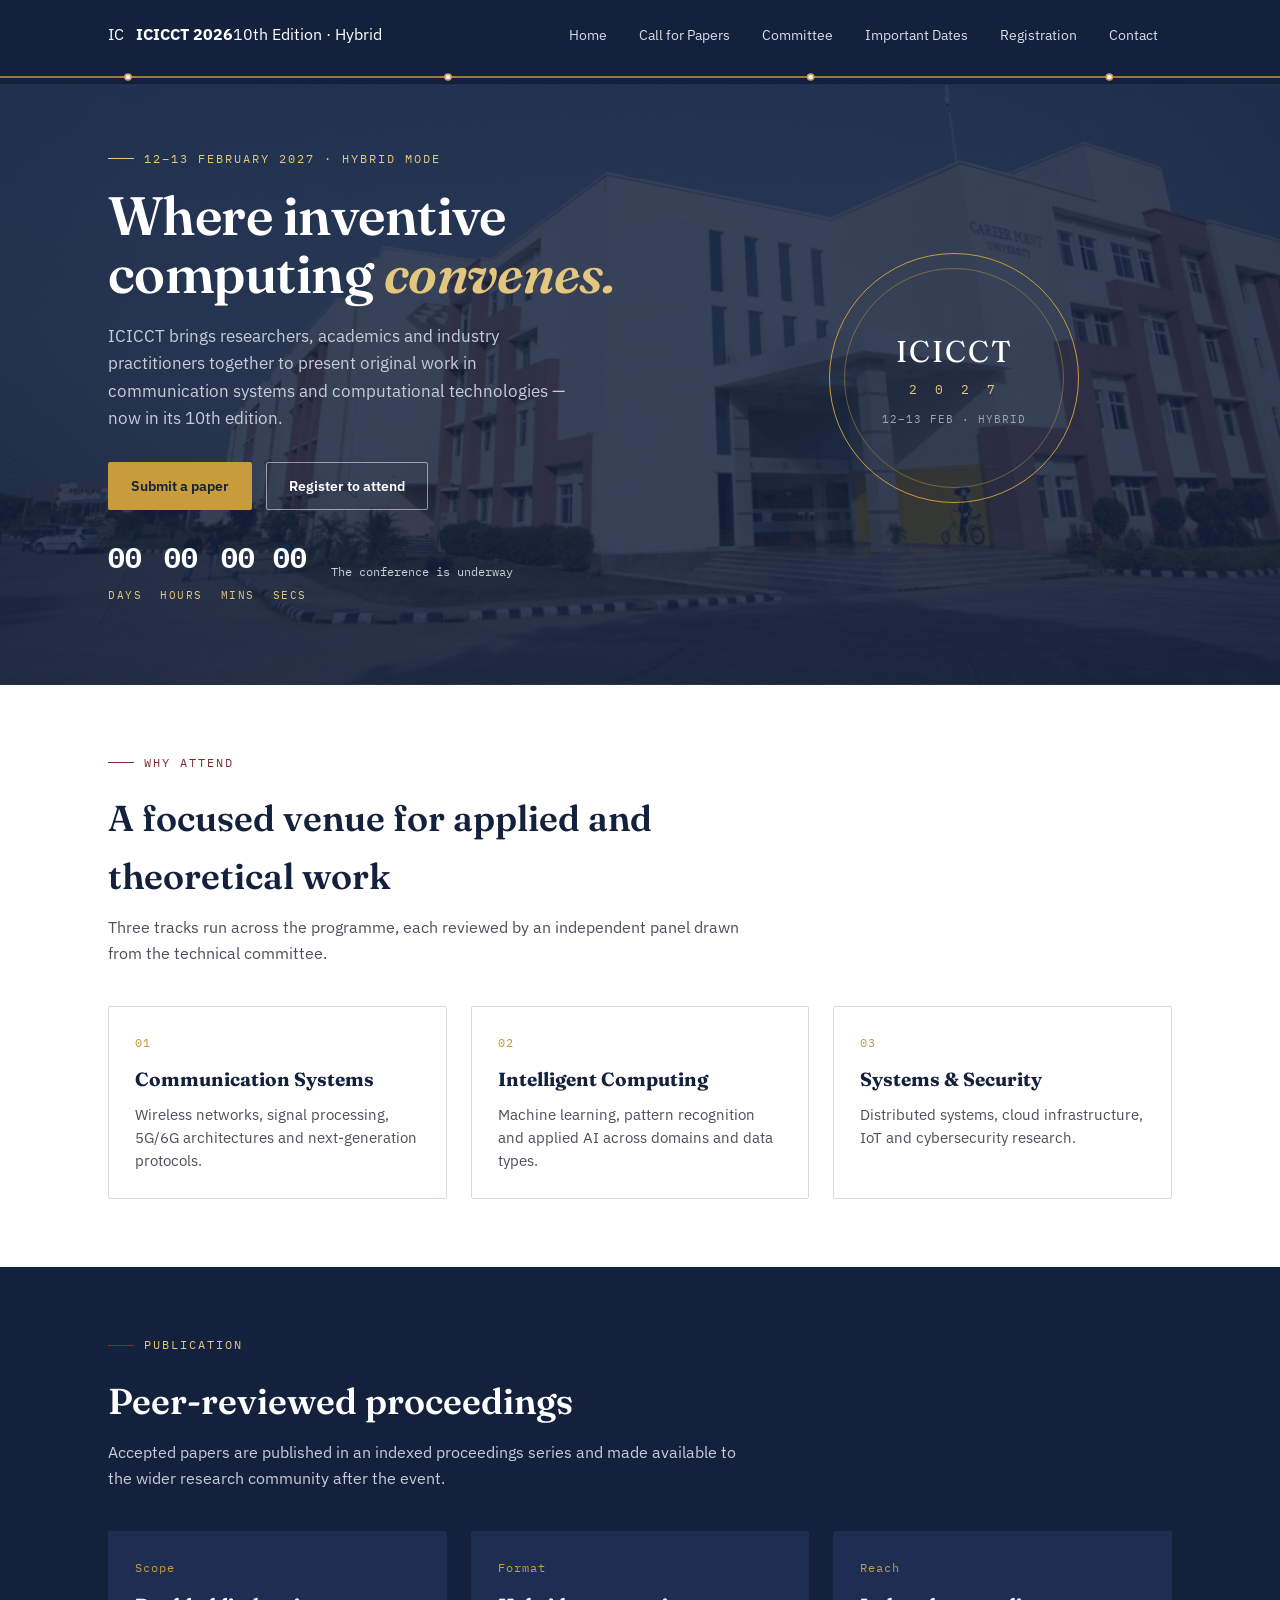
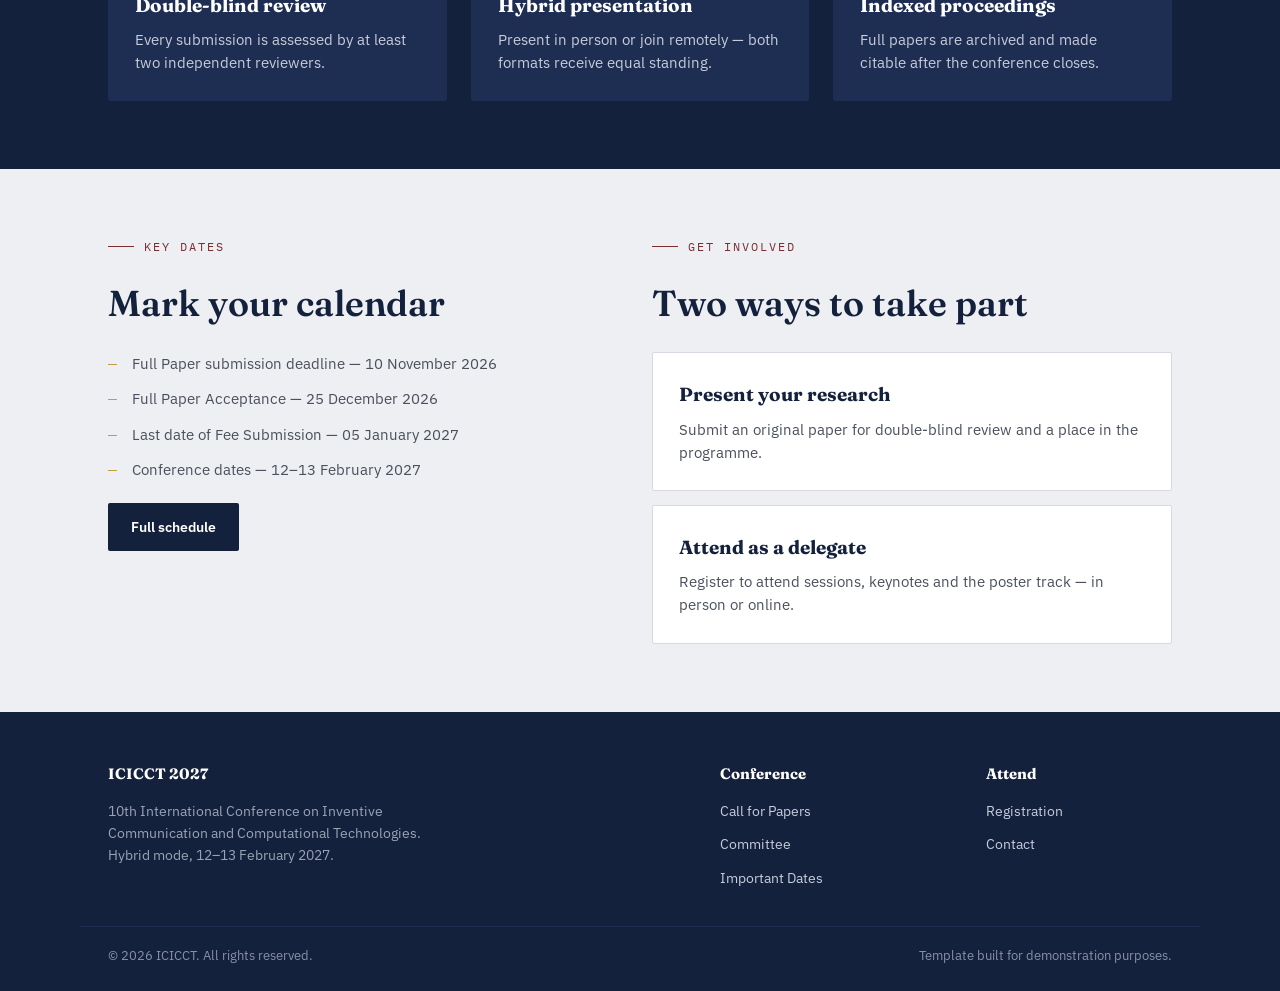
==== index.html @ 6d3060c4 "first commit" ====
<!DOCTYPE html>
<html lang="en">
<head>
<meta charset="UTF-8">
<meta name="viewport" content="width=device-width, initial-scale=1.0">
<title>ICICCT 2026 — International Conference on Inventive Communication and Computational Technologies</title>
<link rel="preconnect" href="https://fonts.googleapis.com">
<link href="https://fonts.googleapis.com/css2?family=Fraunces:ital,wght@0,500;0,600;1,500&family=IBM+Plex+Sans:wght@400;500;600&family=IBM+Plex+Mono:wght@400;500&display=swap" rel="stylesheet">
<link rel="stylesheet" href="./style.css">
</head>
<body>

<header class="site-header">
  <div class="nav-row">
    <a class="brand" href="index.html">
      <span class="brand-mark">IC</span>
      <span class="brand-text"><strong>ICICCT 2026</strong><span>10th Edition · Hybrid</span></span>
    </a>
    <button class="nav-toggle" aria-label="Toggle navigation">☰</button>
    <nav class="primary-nav">
      <a href="index.html">Home</a>
      <a href="call-for-papers.html">Call for Papers</a>
      <a href="committee.html">Committee</a>
      <a href="important-dates.html">Important Dates</a>
      <a href="registration.html">Registration</a>
      <a href="contact.html">Contact</a>
    </nav>
  </div>
  <div class="trace"><svg viewBox="0 0 1200 14" preserveAspectRatio="none"><line x1="0" y1="7" x2="1200" y2="7"/><circle cx="120" cy="7" r="3"/><circle cx="420" cy="7" r="3"/><circle cx="760" cy="7" r="3"/><circle cx="1040" cy="7" r="3"/></svg></div>
</header>

<section class="hero">
  <div class="wrap">
    <div>
      <div class="eyebrow">12–13 February 2027 · Hybrid Mode</div>
      <h1>Where inventive computing <em>convenes.</em></h1>
      <p class="lede">ICICCT brings researchers, academics and industry practitioners together to present original work in communication systems and computational technologies — now in its 10th edition.</p>
      <div class="hero-cta">
        <a class="btn btn-gold" href="call-for-papers.html">Submit a paper</a>
        <a class="btn btn-outline" href="registration.html">Register to attend</a>
      </div>

      <div class="countdown" id="countdown">
        <div class="cd"><b id="cd-days">00</b><span>Days</span></div>
        <div class="cd"><b id="cd-hours">00</b><span>Hours</span></div>
        <div class="cd"><b id="cd-mins">00</b><span>Mins</span></div>
        <div class="cd"><b id="cd-secs">00</b><span>Secs</span></div>
        <div class="cd-label" style="align-self:center;font-family:var(--font-mono);font-size:12px;color:#C7CCDA;margin-left:6px;"></div>
      </div>
    </div>

    <div class="seal">
      <div class="seal-inner">
        <div class="acr">ICICCT</div>
        <div class="yr">2 0 2 7</div>
        <div class="dt">12–13 FEB · HYBRID</div>
      </div>
    </div>
  </div>
</section>

<section class="bg-paper2">
  <div class="wrap">
    <div class="section-head">
      <div class="eyebrow">Why attend</div>
      <h2 class="section-title">A focused venue for applied and theoretical work</h2>
      <p>Three tracks run across the programme, each reviewed by an independent panel drawn from the technical committee.</p>
    </div>
    <div class="grid-3">
      <div class="card">
        <span class="num">01</span>
        <h3>Communication Systems</h3>
        <p>Wireless networks, signal processing, 5G/6G architectures and next-generation protocols.</p>
      </div>
      <div class="card">
        <span class="num">02</span>
        <h3>Intelligent Computing</h3>
        <p>Machine learning, pattern recognition and applied AI across domains and data types.</p>
      </div>
      <div class="card">
        <span class="num">03</span>
        <h3>Systems &amp; Security</h3>
        <p>Distributed systems, cloud infrastructure, IoT and cybersecurity research.</p>
      </div>
    </div>
  </div>
</section>

<section class="bg-navy">
  <div class="wrap">
    <div class="section-head">
      <div class="eyebrow" style="color:var(--gold-soft)">Publication</div>
      <h2 class="section-title">Peer-reviewed proceedings</h2>
      <p>Accepted papers are published in an indexed proceedings series and made available to the wider research community after the event.</p>
    </div>
    <div class="grid-3">
      <div class="card" style="background:var(--navy-2); border-color:var(--navy-2);">
        <span class="num">Scope</span>
        <h3 style="color:#fff">Double-blind review</h3>
        <p style="color:#C7CCDA">Every submission is assessed by at least two independent reviewers.</p>
      </div>
      <div class="card" style="background:var(--navy-2); border-color:var(--navy-2);">
        <span class="num">Format</span>
        <h3 style="color:#fff">Hybrid presentation</h3>
        <p style="color:#C7CCDA">Present in person or join remotely — both formats receive equal standing.</p>
      </div>
      <div class="card" style="background:var(--navy-2); border-color:var(--navy-2);">
        <span class="num">Reach</span>
        <h3 style="color:#fff">Indexed proceedings</h3>
        <p style="color:#C7CCDA">Full papers are archived and made citable after the conference closes.</p>
      </div>
    </div>
  </div>
</section>

<section>
  <div class="wrap grid-2">
    <div>
      <div class="section-head" style="margin-bottom:20px;">
        <div class="eyebrow">Key dates</div>
        <h2 class="section-title">Mark your calendar</h2>
      </div>
      <ul class="list-check">
        <li>Full Paper submission deadline — 10 November 2026</li>
        <li>Full Paper Acceptance — 25 December 2026</li>
        <li>Last date of Fee Submission — 05 January 2027</li>
        <li>Conference dates — 12–13 February 2027</li>
      </ul>
      <a class="btn btn-navy" href="important-dates.html" style="margin-top:22px;">Full schedule</a>
    </div>
    <div>
      <div class="section-head" style="margin-bottom:20px;">
        <div class="eyebrow">Get involved</div>
        <h2 class="section-title">Two ways to take part</h2>
      </div>
      <div style="display:grid; gap:14px;">
        <div class="card">
          <h3>Present your research</h3>
          <p>Submit an original paper for double-blind review and a place in the programme.</p>
        </div>
        <div class="card">
          <h3>Attend as a delegate</h3>
          <p>Register to attend sessions, keynotes and the poster track — in person or online.</p>
        </div>
      </div>
    </div>
  </div>
</section>

<footer class="site-footer">
  <div class="wrap grid-2">
    <div>
      <h5>ICICCT 2027</h5>
      <p style="max-width:44ch;color:#9AA2B4;font-size:14px;">10th International Conference on Inventive Communication and Computational Technologies. Hybrid mode, 12–13 February 2027.</p>
    </div>
    <div class="grid-2">
      <div>
        <h5>Conference</h5>
        <ul>
          <li><a href="call-for-papers.html">Call for Papers</a></li>
          <li><a href="committee.html">Committee</a></li>
          <li><a href="important-dates.html">Important Dates</a></li>
        </ul>
      </div>
      <div>
        <h5>Attend</h5>
        <ul>
          <li><a href="registration.html">Registration</a></li>
          <li><a href="contact.html">Contact</a></li>
        </ul>
      </div>
    </div>
  </div>
  <div class="wrap foot-bottom">
    <span>© 2026 ICICCT. All rights reserved.</span>
    <span>Template built for demonstration purposes.</span>
  </div>
</footer>

<script src="./script.js"></script>
</body>
</html>
---- style.css ----
/* ============================================================
   Career Point University — Conference Website
   Design tokens
   ============================================================ */
:root {
  --paper: #EDEFF2;
  --paper-2: #FFFFFF;
  --ink: #171A21;
  --ink-soft: #4A505C;
  --navy: #14213D;
  --navy-2: #1E2E52;
  --gold: #C89B3C;
  --gold-soft: #E4C77E;
  --oxblood: #7A2E33;
  --line: #D6D9E0;

  --font-display: 'Fraunces', Georgia, serif;
  --font-body: 'IBM Plex Sans', -apple-system, sans-serif;
  --font-mono: 'IBM Plex Mono', monospace;

  --radius: 2px;
  --container: 1120px;
}

* { box-sizing: border-box; }
html { scroll-behavior: smooth; }

body {
  margin: 0;
  background: var(--paper);
  color: var(--ink);
  font-family: var(--font-body);
  font-size: 16px;
  line-height: 1.6;
  -webkit-font-smoothing: antialiased;
}

img { max-width: 100%; display: block; }
a { color: inherit; }

.wrap {
  max-width: var(--container);
  margin: 0 auto;
  padding: 0 28px;
}

/* ---------- Circuit-trace divider (signature motif) ---------- */
.trace {
  display: block;
  width: 100%;
  height: 14px;
}
.trace svg { width: 100%; height: 100%; display: block; }
.trace line, .trace path { stroke: var(--gold); stroke-width: 1.4; }
.trace circle { fill: var(--paper); stroke: var(--gold); stroke-width: 1.4; }

/* ---------- Header / Nav ---------- */
header.site-header {
  position: sticky;
  top: 0;
  z-index: 50;
  background: var(--navy);
  color: #fff;
  border-bottom: 1px solid var(--navy-2);
}
.nav-row {
  display: flex;
  align-items: center;
  justify-content: space-between;
  padding: 16px 28px;
  max-width: var(--container);
  margin: 0 auto;
}
.brand {
  display: flex;
  align-items: center;
  gap: 12px;
  text-decoration: none;
  color: #fff;
}
.brand-logo {
  height: 40px;
  width: auto;
  object-fit: contain;
  background: #fff;
  border-radius: 4px;
  padding: 4px;
}

nav.primary-nav { display: flex; gap: 4px; align-items: center; }
nav.primary-nav a {
  text-decoration: none;
  color: #D8DCE6;
  font-size: 14px;
  padding: 8px 14px;
  border-radius: var(--radius);
  position: relative;
  white-space: nowrap;
}
nav.primary-nav a:hover { color: #fff; }
nav.primary-nav a.active { color: #fff; }
nav.primary-nav a.active::after {
  content: "";
  position: absolute;
  left: 14px; right: 14px; bottom: 2px;
  height: 2px;
  background: var(--gold);
}
.nav-toggle {
  display: none;
  background: none; border: 1px solid var(--navy-2); color: #fff;
  width: 38px; height: 34px; border-radius: var(--radius); cursor: pointer;
}

/* ---------- Hero ---------- */
.hero {
  background: linear-gradient(rgba(20, 33, 61, 0.85), rgba(20, 33, 61, 0.85)), url('cpubg.jpeg') center/cover;
  color: #fff;
  padding: 64px 0 78px;
  position: relative;
  overflow: hidden;
}
.hero .wrap { display: grid; grid-template-columns: 1.15fr 0.85fr; gap: 40px; align-items: center; }
.eyebrow {
  font-family: var(--font-mono);
  font-size: 12px;
  letter-spacing: 2px;
  text-transform: uppercase;
  color: var(--gold-soft);
  display: flex;
  align-items: center;
  gap: 10px;
  margin-bottom: 18px;
}
.eyebrow::before { content: ""; width: 26px; height: 1px; background: var(--gold-soft); display: inline-block; }
.hero h1 {
  font-family: var(--font-display);
  font-weight: 600;
  font-size: clamp(34px, 4.4vw, 54px);
  line-height: 1.08;
  margin: 0 0 20px;
  letter-spacing: -0.01em;
}
.hero h1 em { font-style: italic; color: var(--gold-soft); }
.hero p.lede {
  font-size: 17px;
  color: #C7CCDA;
  max-width: 46ch;
  margin: 0 0 30px;
}
.hero-cta { display: flex; gap: 14px; flex-wrap: wrap; }

.seal {
  justify-self: center;
  width: 250px; height: 250px;
  border-radius: 50%;
  border: 1.5px solid var(--gold);
  display: grid;
  place-items: center;
  position: relative;
  font-family: var(--font-mono);
}
.seal::before {
  content: "";
  position: absolute;
  inset: 14px;
  border: 1px solid rgba(200,155,60,0.45);
  border-radius: 50%;
}
.seal-inner { text-align: center; }
.seal-inner .acr { font-family: var(--font-display); font-size: 30px; letter-spacing: 2px; color: #fff; }
.seal-inner .yr { font-size: 13px; letter-spacing: 5px; color: var(--gold-soft); margin-top: 4px; }
.seal-inner .dt { font-size: 10.5px; color: #9AA2B4; margin-top: 10px; letter-spacing: 1px; }
.seal-ring-text {
  position: absolute;
  inset: 0;
  font-size: 9.5px;
  letter-spacing: 3px;
  color: #8891A6;
}

/* ---------- Buttons ---------- */
.btn {
  display: inline-flex;
  align-items: center;
  gap: 8px;
  padding: 12px 22px;
  font-family: var(--font-body);
  font-size: 14px;
  font-weight: 600;
  text-decoration: none;
  border-radius: var(--radius);
  border: 1px solid transparent;
  cursor: pointer;
}
.btn-gold { background: var(--gold); color: var(--navy); }
.btn-gold:hover { background: var(--gold-soft); }
.btn-outline { border-color: rgba(255,255,255,0.5); color: #fff; background: transparent; }
.btn-outline:hover { border-color: #fff; }
.btn-navy { background: var(--navy); color: #fff; }
.btn-navy:hover { background: var(--navy-2); }

/* ---------- Sections ---------- */
section { padding: 68px 0; }
.section-tight { padding: 44px 0; }
.section-head { max-width: 640px; margin-bottom: 40px; }
.section-head .eyebrow { color: var(--oxblood); }
.section-head .eyebrow::before { background: var(--oxblood); }
h2.section-title {
  font-family: var(--font-display);
  font-size: clamp(26px, 3vw, 36px);
  font-weight: 600;
  margin: 0 0 10px;
  color: var(--navy);
}
.section-head p { color: var(--ink-soft); margin: 0; }

.bg-paper2 { background: var(--paper-2); }
.bg-navy { background: var(--navy); color: #fff; }
.bg-navy h2.section-title { color: #fff; }
.bg-navy .section-head p { color: #C7CCDA; }

/* ---------- Grids / Cards ---------- */
.grid-3 { display: grid; grid-template-columns: repeat(3, 1fr); gap: 24px; }
.grid-2 { display: grid; grid-template-columns: repeat(2, 1fr); gap: 24px; }
.card {
  background: var(--paper-2);
  border: 1px solid var(--line);
  padding: 26px;
  border-radius: var(--radius);
}
.card .num {
  font-family: var(--font-mono);
  font-size: 12px;
  color: var(--gold);
  letter-spacing: 1px;
  margin-bottom: 12px;
  display: block;
}
.card h3 { font-family: var(--font-display); font-size: 19px; margin: 0 0 8px; color: var(--navy); }
.card p { margin: 0; color: var(--ink-soft); font-size: 14.5px; }

/* ---------- Timeline (Important Dates) — real sequence, numbering justified ---------- */
.timeline { position: relative; margin-top: 10px; }
.timeline::before {
  content: "";
  position: absolute;
  left: 27px; top: 6px; bottom: 6px;
  width: 1px;
  background: var(--line);
}
.t-item { position: relative; padding: 0 0 34px 66px; }
.t-item:last-child { padding-bottom: 0; }
.t-item .t-dot {
  position: absolute; left: 18px; top: 3px;
  width: 18px; height: 18px;
  border-radius: 50%;
  background: var(--paper-2);
  border: 1.6px solid var(--gold);
}
.t-item.done .t-dot { background: var(--gold); }
.t-item .t-date {
  font-family: var(--font-mono);
  font-size: 12.5px;
  color: var(--oxblood);
  letter-spacing: 0.5px;
  margin-bottom: 4px;
}
.t-item h4 { margin: 0 0 4px; font-family: var(--font-display); font-size: 18px; color: var(--navy); }
.t-item p { margin: 0; color: var(--ink-soft); font-size: 14.5px; }

/* ---------- Table (Registration fees) ---------- */
table.fees { width: 100%; border-collapse: collapse; background: var(--paper-2); }
table.fees th, table.fees td { padding: 14px 16px; border-bottom: 1px solid var(--line); text-align: left; font-size: 14.5px; }
table.fees thead th { font-family: var(--font-mono); font-size: 11.5px; letter-spacing: 1px; text-transform: uppercase; color: var(--gold); background: var(--navy); color: var(--gold); }
table.fees tbody tr:last-child td { border-bottom: none; }
table.fees td.price { font-family: var(--font-mono); color: var(--navy); font-weight: 600; }

/* ---------- Committee ---------- */
.person { display: flex; gap: 16px; padding: 18px 0; border-bottom: 1px solid var(--line); }
.person:last-child { border-bottom: none; }
.avatar {
  width: 52px; height: 52px; border-radius: 50%;
  background: var(--navy); color: var(--gold-soft);
  display: grid; place-items: center;
  font-family: var(--font-display); font-size: 17px;
  flex-shrink: 0;
}
.person h4 { margin: 0 0 2px; font-size: 15.5px; color: var(--navy); }
.person span { font-size: 13px; color: var(--ink-soft); }

/* ---------- Forms ---------- */
form.stack { display: grid; gap: 18px; max-width: 620px; }
.field { display: grid; gap: 6px; }
.field label { font-size: 13px; font-weight: 600; color: var(--navy); }
.field input, .field select, .field textarea {
  font-family: var(--font-body);
  font-size: 14.5px;
  padding: 11px 13px;
  border: 1px solid var(--line);
  border-radius: var(--radius);
  background: var(--paper-2);
  color: var(--ink);
}
.field input:focus, .field select:focus, .field textarea:focus {
  outline: none; border-color: var(--gold); box-shadow: 0 0 0 3px rgba(200,155,60,0.18);
}
.field-row { display: grid; grid-template-columns: 1fr 1fr; gap: 18px; }
.form-note { font-size: 13px; color: var(--ink-soft); }
.form-status { font-size: 14px; padding: 12px 14px; border-radius: var(--radius); display: none; }
.form-status.ok { display: block; background: #EAF4EC; color: #2A6B3B; border: 1px solid #BFDFC6; }

/* ---------- Countdown ---------- */
.countdown { display: flex; gap: 18px; margin-top: 26px; }
.countdown .cd { text-align: center; font-family: var(--font-mono); }
.countdown .cd b { display: block; font-size: 28px; color: #fff; }
.countdown .cd span { font-size: 10.5px; letter-spacing: 1.5px; color: var(--gold-soft); text-transform: uppercase; }

/* ---------- Footer ---------- */
footer.site-footer { background: var(--navy); color: #C7CCDA; padding: 50px 0 26px; }
footer.site-footer .grid-2 { grid-template-columns: 1.3fr 1fr; }
footer.site-footer h5 { color: #fff; font-family: var(--font-display); font-size: 15px; margin: 0 0 12px; }
footer.site-footer ul { list-style: none; padding: 0; margin: 0; display: grid; gap: 8px; }
footer.site-footer a { text-decoration: none; color: #C7CCDA; font-size: 14px; }
footer.site-footer a:hover { color: var(--gold-soft); }
.foot-bottom {
  border-top: 1px solid var(--navy-2);
  margin-top: 36px; padding-top: 18px;
  font-size: 12.5px; color: #8891A6;
  display: flex; justify-content: space-between; flex-wrap: wrap; gap: 10px;
}

/* ---------- Page banner (inner pages) ---------- */
.page-banner { background: linear-gradient(rgba(20, 33, 61, 0.85), rgba(20, 33, 61, 0.85)), url('cpubg.jpeg') center/cover; color: #fff; padding: 46px 0 40px; }
.page-banner h1 { font-family: var(--font-display); font-size: clamp(28px, 3.6vw, 40px); margin: 0 0 8px; }
.page-banner p { color: #C7CCDA; margin: 0; max-width: 60ch; }
.crumb { font-family: var(--font-mono); font-size: 11.5px; color: var(--gold-soft); letter-spacing: 1px; margin-bottom: 12px; }

/* ---------- Utility ---------- */
.mt-0 { margin-top: 0; }
.list-check { list-style: none; padding: 0; margin: 0; display: grid; gap: 12px; }
.list-check li { padding-left: 24px; position: relative; color: var(--ink-soft); font-size: 14.5px; }
.list-check li::before { content: "—"; position: absolute; left: 0; color: var(--gold); font-family: var(--font-mono); }

/* ---------- Responsive ---------- */
@media (max-width: 860px) {
  .hero .wrap { grid-template-columns: 1fr; }
  .seal { justify-self: start; width: 190px; height: 190px; }
  .grid-3 { grid-template-columns: 1fr; }
  .grid-2 { grid-template-columns: 1fr; }
  footer.site-footer .grid-2 { grid-template-columns: 1fr; }
  .field-row { grid-template-columns: 1fr; }
  nav.primary-nav {
    position: absolute; top: 100%; left: 0; right: 0;
    background: var(--navy); flex-direction: column; align-items: stretch;
    padding: 8px 12px 16px; display: none; border-bottom: 1px solid var(--navy-2);
  }
  nav.primary-nav.open { display: flex; }
  nav.primary-nav a { padding: 12px 14px; }
  .nav-toggle { display: block; }
  .countdown { flex-wrap: wrap; }
}

@media (prefers-reduced-motion: reduce) {
  html { scroll-behavior: auto; }
}
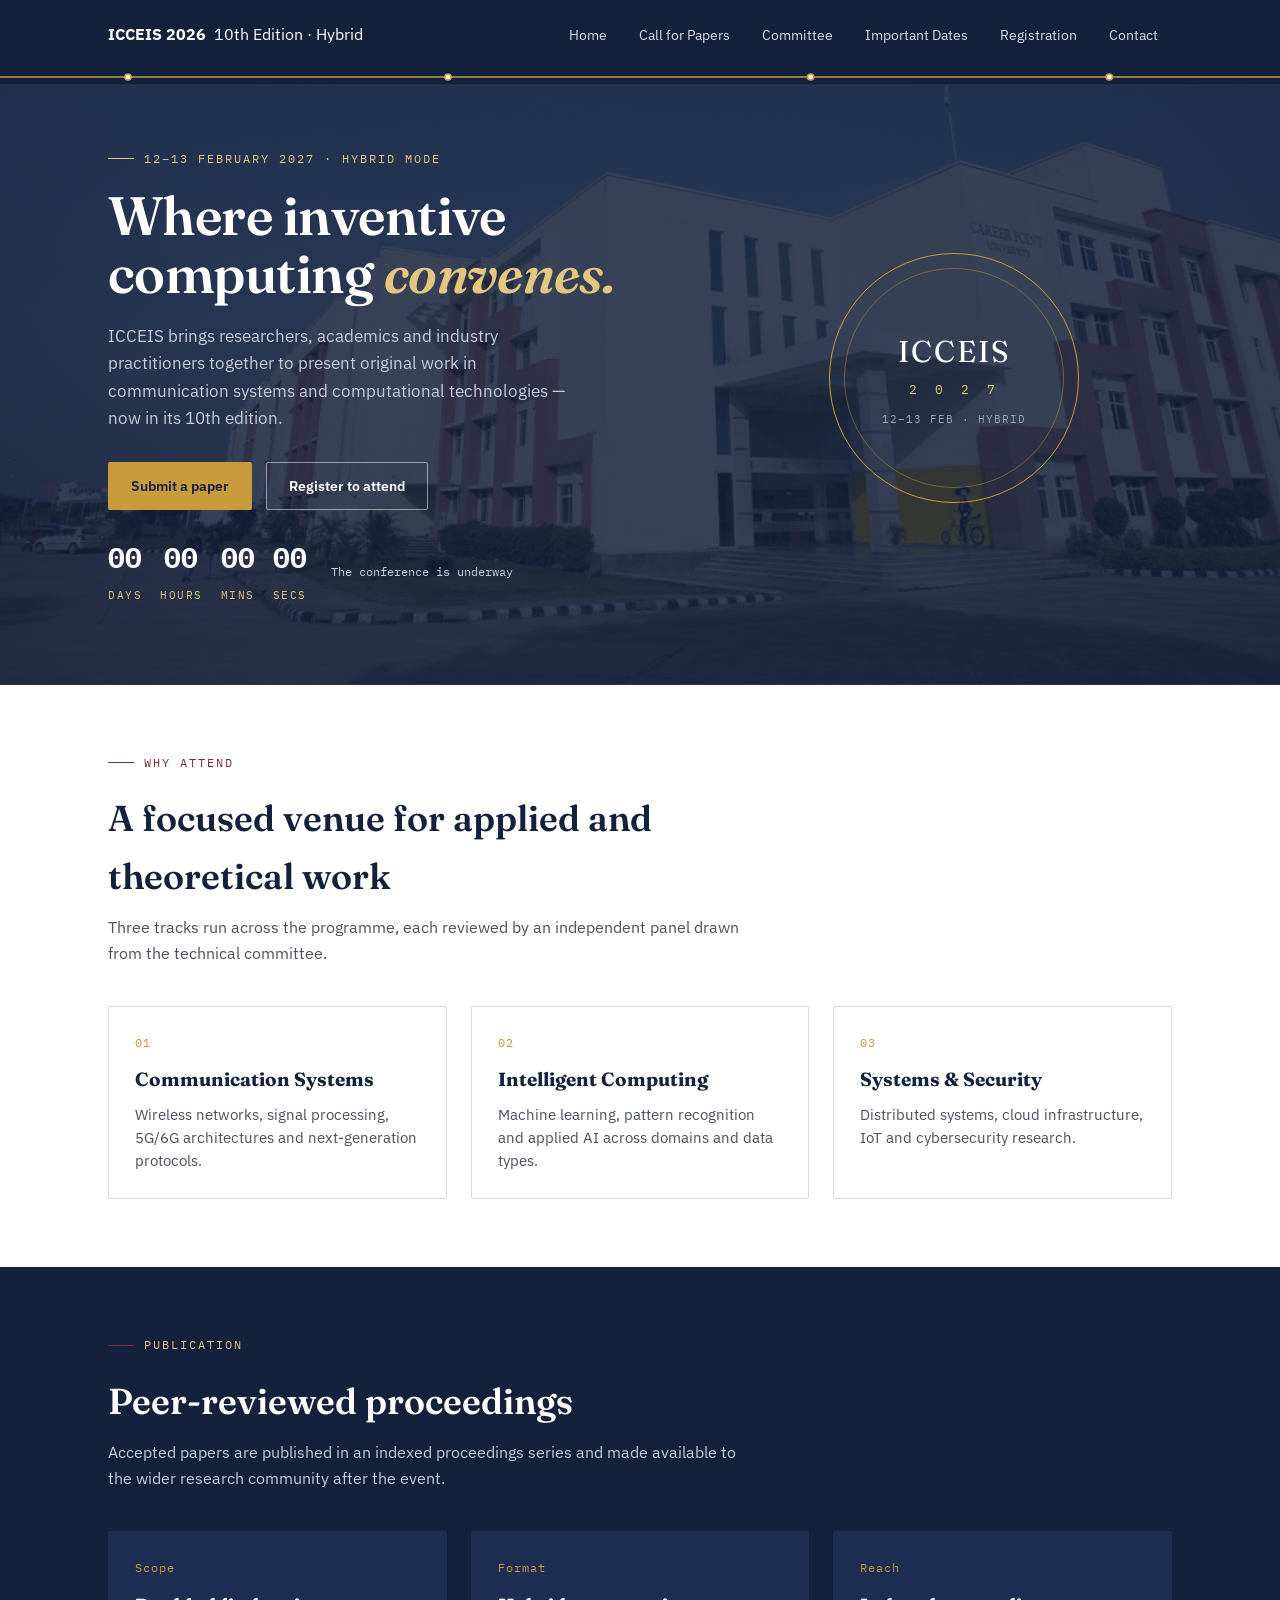
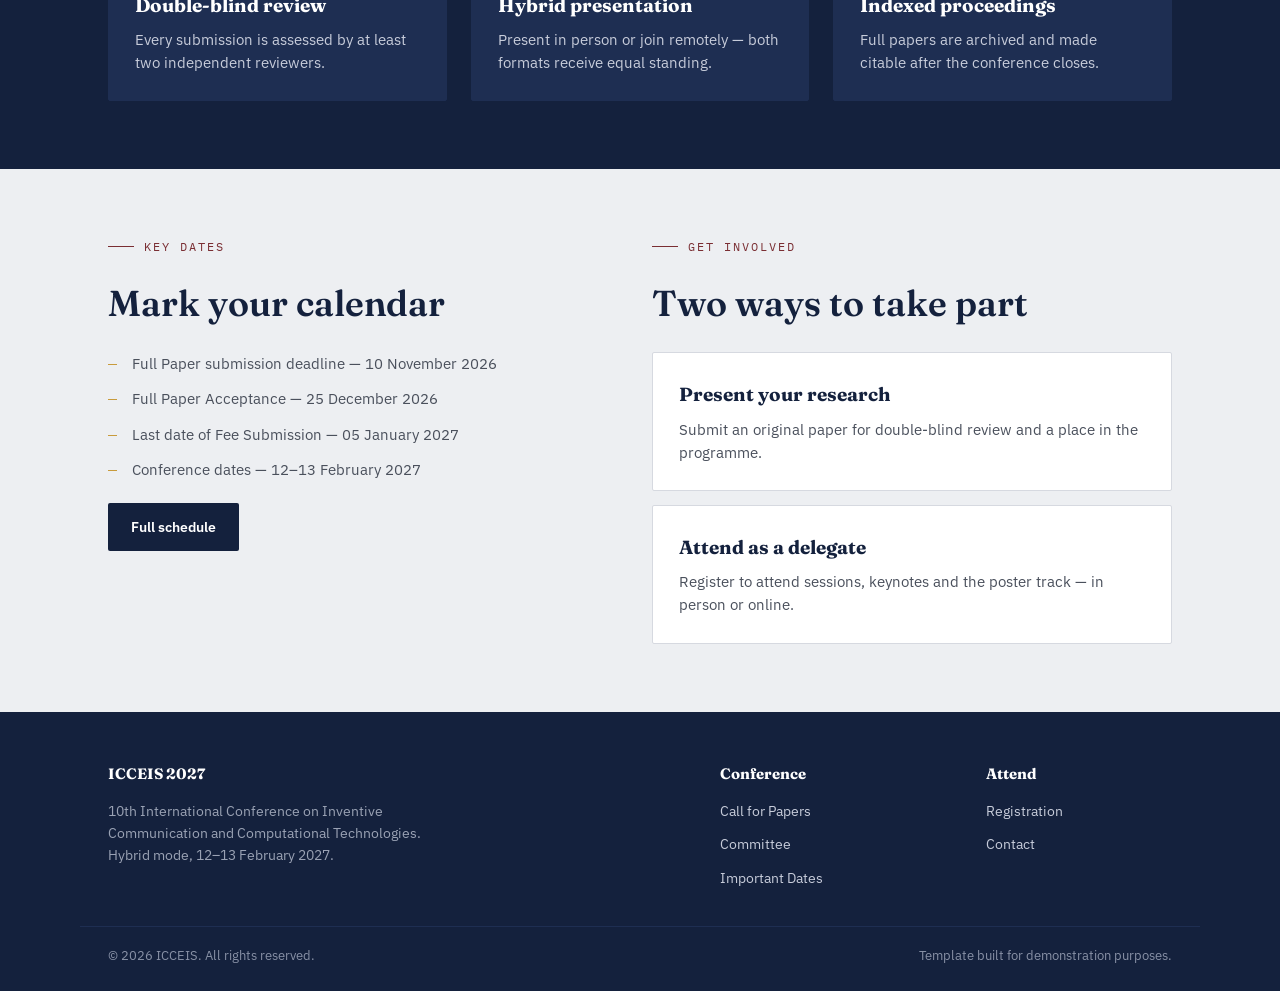
==== commit ddd11b59: "feat: add IEEE logo and update brand references across HTML pages" ====
--- a/index.html
+++ b/index.html
@@ -1,182 +1,198 @@
 <!DOCTYPE html>
 <html lang="en">
+
 <head>
-<meta charset="UTF-8">
-<meta name="viewport" content="width=device-width, initial-scale=1.0">
-<title>ICICCT 2026 — International Conference on Inventive Communication and Computational Technologies</title>
-<link rel="preconnect" href="https://fonts.googleapis.com">
-<link href="https://fonts.googleapis.com/css2?family=Fraunces:ital,wght@0,500;0,600;1,500&family=IBM+Plex+Sans:wght@400;500;600&family=IBM+Plex+Mono:wght@400;500&display=swap" rel="stylesheet">
-<link rel="stylesheet" href="./style.css">
+  <meta charset="UTF-8">
+  <meta name="viewport" content="width=device-width, initial-scale=1.0">
+  <title>ICCEIS 2026 — International Conference on Inventive Communication and Computational Technologies</title>
+  <link rel="preconnect" href="https://fonts.googleapis.com">
+  <link
+    href="https://fonts.googleapis.com/css2?family=Fraunces:ital,wght@0,500;0,600;1,500&family=IBM+Plex+Sans:wght@400;500;600&family=IBM+Plex+Mono:wght@400;500&display=swap"
+    rel="stylesheet">
+  <link rel="stylesheet" href="./style.css">
 </head>
+
 <body>
 
-<header class="site-header">
-  <div class="nav-row">
-    <a class="brand" href="index.html">
-      <span class="brand-mark">IC</span>
-      <span class="brand-text"><strong>ICICCT 2026</strong><span>10th Edition · Hybrid</span></span>
-    </a>
-    <button class="nav-toggle" aria-label="Toggle navigation">☰</button>
-    <nav class="primary-nav">
-      <a href="index.html">Home</a>
-      <a href="call-for-papers.html">Call for Papers</a>
-      <a href="committee.html">Committee</a>
-      <a href="important-dates.html">Important Dates</a>
-      <a href="registration.html">Registration</a>
-      <a href="contact.html">Contact</a>
-    </nav>
-  </div>
-  <div class="trace"><svg viewBox="0 0 1200 14" preserveAspectRatio="none"><line x1="0" y1="7" x2="1200" y2="7"/><circle cx="120" cy="7" r="3"/><circle cx="420" cy="7" r="3"/><circle cx="760" cy="7" r="3"/><circle cx="1040" cy="7" r="3"/></svg></div>
-</header>
+  <header class="site-header">
+    <div class="nav-row">
+      <a class="brand" href="index.html">
 
-<section class="hero">
-  <div class="wrap">
-    <div>
-      <div class="eyebrow">12–13 February 2027 · Hybrid Mode</div>
-      <h1>Where inventive computing <em>convenes.</em></h1>
-      <p class="lede">ICICCT brings researchers, academics and industry practitioners together to present original work in communication systems and computational technologies — now in its 10th edition.</p>
-      <div class="hero-cta">
-        <a class="btn btn-gold" href="call-for-papers.html">Submit a paper</a>
-        <a class="btn btn-outline" href="registration.html">Register to attend</a>
+        <span class="brand-text"><strong>ICCEIS 2026</strong>&nbsp;&nbsp;<span>10th Edition · Hybrid</span></span>
+      </a>
+      <button class="nav-toggle" aria-label="Toggle navigation">☰</button>
+      <nav class="primary-nav">
+        <a href="index.html">Home</a>
+        <a href="call-for-papers.html">Call for Papers</a>
+        <a href="committee.html">Committee</a>
+        <a href="important-dates.html">Important Dates</a>
+        <a href="registration.html">Registration</a>
+        <a href="contact.html">Contact</a>
+      </nav>
+    </div>
+    <div class="trace"><svg viewBox="0 0 1200 14" preserveAspectRatio="none">
+        <line x1="0" y1="7" x2="1200" y2="7" />
+        <circle cx="120" cy="7" r="3" />
+        <circle cx="420" cy="7" r="3" />
+        <circle cx="760" cy="7" r="3" />
+        <circle cx="1040" cy="7" r="3" />
+      </svg></div>
+  </header>
+
+  <section class="hero">
+    <div class="wrap">
+      <div>
+        <div class="eyebrow">12–13 February 2027 · Hybrid Mode</div>
+        <h1>Where inventive computing <em>convenes.</em></h1>
+        <p class="lede">ICCEIS brings researchers, academics and industry practitioners together to present original
+          work in communication systems and computational technologies — now in its 10th edition.</p>
+        <div class="hero-cta">
+          <a class="btn btn-gold" href="call-for-papers.html">Submit a paper</a>
+          <a class="btn btn-outline" href="registration.html">Register to attend</a>
+        </div>
+
+        <div class="countdown" id="countdown">
+          <div class="cd"><b id="cd-days">00</b><span>Days</span></div>
+          <div class="cd"><b id="cd-hours">00</b><span>Hours</span></div>
+          <div class="cd"><b id="cd-mins">00</b><span>Mins</span></div>
+          <div class="cd"><b id="cd-secs">00</b><span>Secs</span></div>
+          <div class="cd-label"
+            style="align-self:center;font-family:var(--font-mono);font-size:12px;color:#C7CCDA;margin-left:6px;"></div>
+        </div>
       </div>
 
-      <div class="countdown" id="countdown">
-        <div class="cd"><b id="cd-days">00</b><span>Days</span></div>
-        <div class="cd"><b id="cd-hours">00</b><span>Hours</span></div>
-        <div class="cd"><b id="cd-mins">00</b><span>Mins</span></div>
-        <div class="cd"><b id="cd-secs">00</b><span>Secs</span></div>
-        <div class="cd-label" style="align-self:center;font-family:var(--font-mono);font-size:12px;color:#C7CCDA;margin-left:6px;"></div>
-      </div>
-    </div>
-
-    <div class="seal">
-      <div class="seal-inner">
-        <div class="acr">ICICCT</div>
-        <div class="yr">2 0 2 7</div>
-        <div class="dt">12–13 FEB · HYBRID</div>
-      </div>
-    </div>
-  </div>
-</section>
-
-<section class="bg-paper2">
-  <div class="wrap">
-    <div class="section-head">
-      <div class="eyebrow">Why attend</div>
-      <h2 class="section-title">A focused venue for applied and theoretical work</h2>
-      <p>Three tracks run across the programme, each reviewed by an independent panel drawn from the technical committee.</p>
-    </div>
-    <div class="grid-3">
-      <div class="card">
-        <span class="num">01</span>
-        <h3>Communication Systems</h3>
-        <p>Wireless networks, signal processing, 5G/6G architectures and next-generation protocols.</p>
-      </div>
-      <div class="card">
-        <span class="num">02</span>
-        <h3>Intelligent Computing</h3>
-        <p>Machine learning, pattern recognition and applied AI across domains and data types.</p>
-      </div>
-      <div class="card">
-        <span class="num">03</span>
-        <h3>Systems &amp; Security</h3>
-        <p>Distributed systems, cloud infrastructure, IoT and cybersecurity research.</p>
-      </div>
-    </div>
-  </div>
-</section>
-
-<section class="bg-navy">
-  <div class="wrap">
-    <div class="section-head">
-      <div class="eyebrow" style="color:var(--gold-soft)">Publication</div>
-      <h2 class="section-title">Peer-reviewed proceedings</h2>
-      <p>Accepted papers are published in an indexed proceedings series and made available to the wider research community after the event.</p>
-    </div>
-    <div class="grid-3">
-      <div class="card" style="background:var(--navy-2); border-color:var(--navy-2);">
-        <span class="num">Scope</span>
-        <h3 style="color:#fff">Double-blind review</h3>
-        <p style="color:#C7CCDA">Every submission is assessed by at least two independent reviewers.</p>
-      </div>
-      <div class="card" style="background:var(--navy-2); border-color:var(--navy-2);">
-        <span class="num">Format</span>
-        <h3 style="color:#fff">Hybrid presentation</h3>
-        <p style="color:#C7CCDA">Present in person or join remotely — both formats receive equal standing.</p>
-      </div>
-      <div class="card" style="background:var(--navy-2); border-color:var(--navy-2);">
-        <span class="num">Reach</span>
-        <h3 style="color:#fff">Indexed proceedings</h3>
-        <p style="color:#C7CCDA">Full papers are archived and made citable after the conference closes.</p>
-      </div>
-    </div>
-  </div>
-</section>
-
-<section>
-  <div class="wrap grid-2">
-    <div>
-      <div class="section-head" style="margin-bottom:20px;">
-        <div class="eyebrow">Key dates</div>
-        <h2 class="section-title">Mark your calendar</h2>
-      </div>
-      <ul class="list-check">
-        <li>Full Paper submission deadline — 10 November 2026</li>
-        <li>Full Paper Acceptance — 25 December 2026</li>
-        <li>Last date of Fee Submission — 05 January 2027</li>
-        <li>Conference dates — 12–13 February 2027</li>
-      </ul>
-      <a class="btn btn-navy" href="important-dates.html" style="margin-top:22px;">Full schedule</a>
-    </div>
-    <div>
-      <div class="section-head" style="margin-bottom:20px;">
-        <div class="eyebrow">Get involved</div>
-        <h2 class="section-title">Two ways to take part</h2>
-      </div>
-      <div style="display:grid; gap:14px;">
-        <div class="card">
-          <h3>Present your research</h3>
-          <p>Submit an original paper for double-blind review and a place in the programme.</p>
-        </div>
-        <div class="card">
-          <h3>Attend as a delegate</h3>
-          <p>Register to attend sessions, keynotes and the poster track — in person or online.</p>
+      <div class="seal">
+        <div class="seal-inner">
+          <div class="acr">ICCEIS</div>
+          <div class="yr">2 0 2 7</div>
+          <div class="dt">12–13 FEB · HYBRID</div>
         </div>
       </div>
     </div>
-  </div>
-</section>
+  </section>
 
-<footer class="site-footer">
-  <div class="wrap grid-2">
-    <div>
-      <h5>ICICCT 2027</h5>
-      <p style="max-width:44ch;color:#9AA2B4;font-size:14px;">10th International Conference on Inventive Communication and Computational Technologies. Hybrid mode, 12–13 February 2027.</p>
+  <section class="bg-paper2">
+    <div class="wrap">
+      <div class="section-head">
+        <div class="eyebrow">Why attend</div>
+        <h2 class="section-title">A focused venue for applied and theoretical work</h2>
+        <p>Three tracks run across the programme, each reviewed by an independent panel drawn from the technical
+          committee.</p>
+      </div>
+      <div class="grid-3">
+        <div class="card">
+          <span class="num">01</span>
+          <h3>Communication Systems</h3>
+          <p>Wireless networks, signal processing, 5G/6G architectures and next-generation protocols.</p>
+        </div>
+        <div class="card">
+          <span class="num">02</span>
+          <h3>Intelligent Computing</h3>
+          <p>Machine learning, pattern recognition and applied AI across domains and data types.</p>
+        </div>
+        <div class="card">
+          <span class="num">03</span>
+          <h3>Systems &amp; Security</h3>
+          <p>Distributed systems, cloud infrastructure, IoT and cybersecurity research.</p>
+        </div>
+      </div>
     </div>
-    <div class="grid-2">
+  </section>
+
+  <section class="bg-navy">
+    <div class="wrap">
+      <div class="section-head">
+        <div class="eyebrow" style="color:var(--gold-soft)">Publication</div>
+        <h2 class="section-title">Peer-reviewed proceedings</h2>
+        <p>Accepted papers are published in an indexed proceedings series and made available to the wider research
+          community after the event.</p>
+      </div>
+      <div class="grid-3">
+        <div class="card" style="background:var(--navy-2); border-color:var(--navy-2);">
+          <span class="num">Scope</span>
+          <h3 style="color:#fff">Double-blind review</h3>
+          <p style="color:#C7CCDA">Every submission is assessed by at least two independent reviewers.</p>
+        </div>
+        <div class="card" style="background:var(--navy-2); border-color:var(--navy-2);">
+          <span class="num">Format</span>
+          <h3 style="color:#fff">Hybrid presentation</h3>
+          <p style="color:#C7CCDA">Present in person or join remotely — both formats receive equal standing.</p>
+        </div>
+        <div class="card" style="background:var(--navy-2); border-color:var(--navy-2);">
+          <span class="num">Reach</span>
+          <h3 style="color:#fff">Indexed proceedings</h3>
+          <p style="color:#C7CCDA">Full papers are archived and made citable after the conference closes.</p>
+        </div>
+      </div>
+    </div>
+  </section>
+
+  <section>
+    <div class="wrap grid-2">
       <div>
-        <h5>Conference</h5>
-        <ul>
-          <li><a href="call-for-papers.html">Call for Papers</a></li>
-          <li><a href="committee.html">Committee</a></li>
-          <li><a href="important-dates.html">Important Dates</a></li>
+        <div class="section-head" style="margin-bottom:20px;">
+          <div class="eyebrow">Key dates</div>
+          <h2 class="section-title">Mark your calendar</h2>
+        </div>
+        <ul class="list-check">
+          <li>Full Paper submission deadline — 10 November 2026</li>
+          <li>Full Paper Acceptance — 25 December 2026</li>
+          <li>Last date of Fee Submission — 05 January 2027</li>
+          <li>Conference dates — 12–13 February 2027</li>
         </ul>
+        <a class="btn btn-navy" href="important-dates.html" style="margin-top:22px;">Full schedule</a>
       </div>
       <div>
-        <h5>Attend</h5>
-        <ul>
-          <li><a href="registration.html">Registration</a></li>
-          <li><a href="contact.html">Contact</a></li>
-        </ul>
+        <div class="section-head" style="margin-bottom:20px;">
+          <div class="eyebrow">Get involved</div>
+          <h2 class="section-title">Two ways to take part</h2>
+        </div>
+        <div style="display:grid; gap:14px;">
+          <div class="card">
+            <h3>Present your research</h3>
+            <p>Submit an original paper for double-blind review and a place in the programme.</p>
+          </div>
+          <div class="card">
+            <h3>Attend as a delegate</h3>
+            <p>Register to attend sessions, keynotes and the poster track — in person or online.</p>
+          </div>
+        </div>
       </div>
     </div>
-  </div>
-  <div class="wrap foot-bottom">
-    <span>© 2026 ICICCT. All rights reserved.</span>
-    <span>Template built for demonstration purposes.</span>
-  </div>
-</footer>
+  </section>
 
-<script src="./script.js"></script>
+  <footer class="site-footer">
+    <div class="wrap grid-2">
+      <div>
+        <h5>ICCEIS 2027</h5>
+        <p style="max-width:44ch;color:#9AA2B4;font-size:14px;">10th International Conference on Inventive Communication
+          and Computational Technologies. Hybrid mode, 12–13 February 2027.</p>
+      </div>
+      <div class="grid-2">
+        <div>
+          <h5>Conference</h5>
+          <ul>
+            <li><a href="call-for-papers.html">Call for Papers</a></li>
+            <li><a href="committee.html">Committee</a></li>
+            <li><a href="important-dates.html">Important Dates</a></li>
+          </ul>
+        </div>
+        <div>
+          <h5>Attend</h5>
+          <ul>
+            <li><a href="registration.html">Registration</a></li>
+            <li><a href="contact.html">Contact</a></li>
+          </ul>
+        </div>
+      </div>
+    </div>
+    <div class="wrap foot-bottom">
+      <span>© 2026 ICCEIS. All rights reserved.</span>
+      <span>Template built for demonstration purposes.</span>
+    </div>
+  </footer>
+
+  <script src="./script.js"></script>
 </body>
+
 </html>
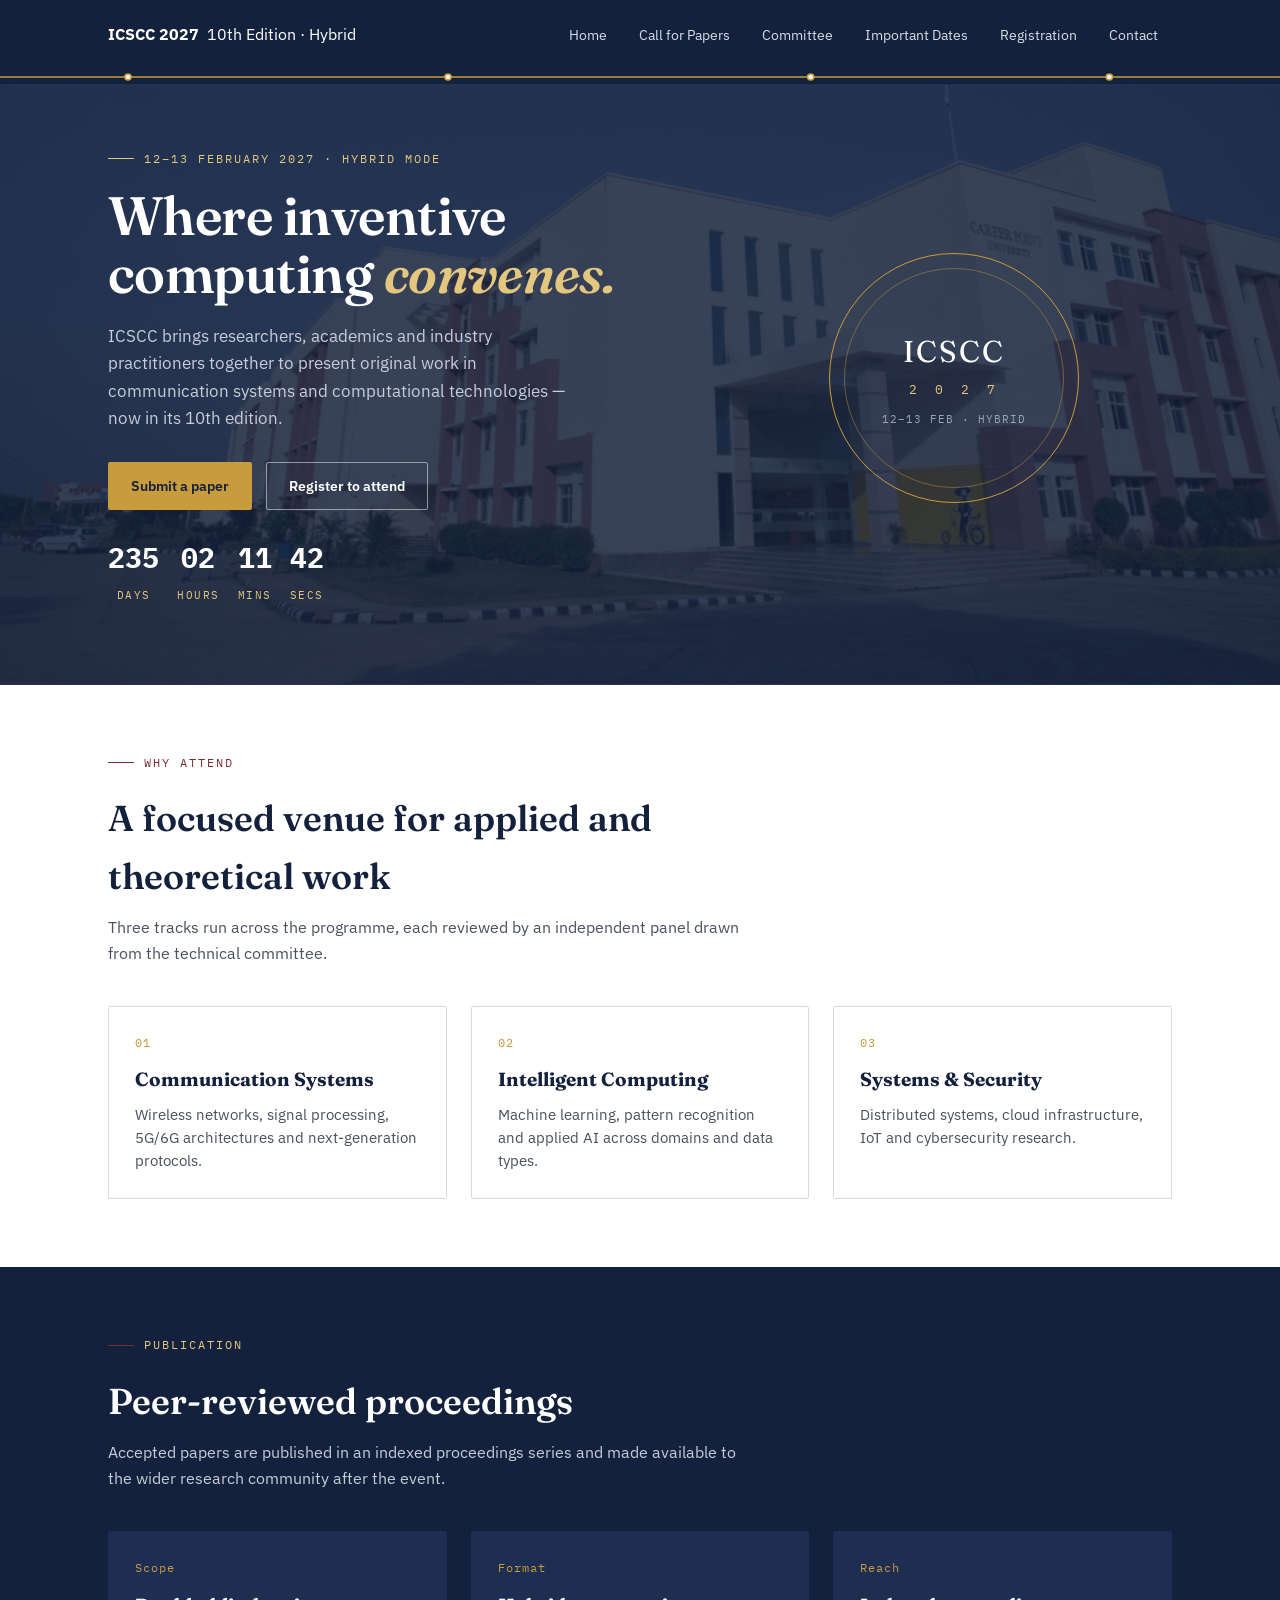
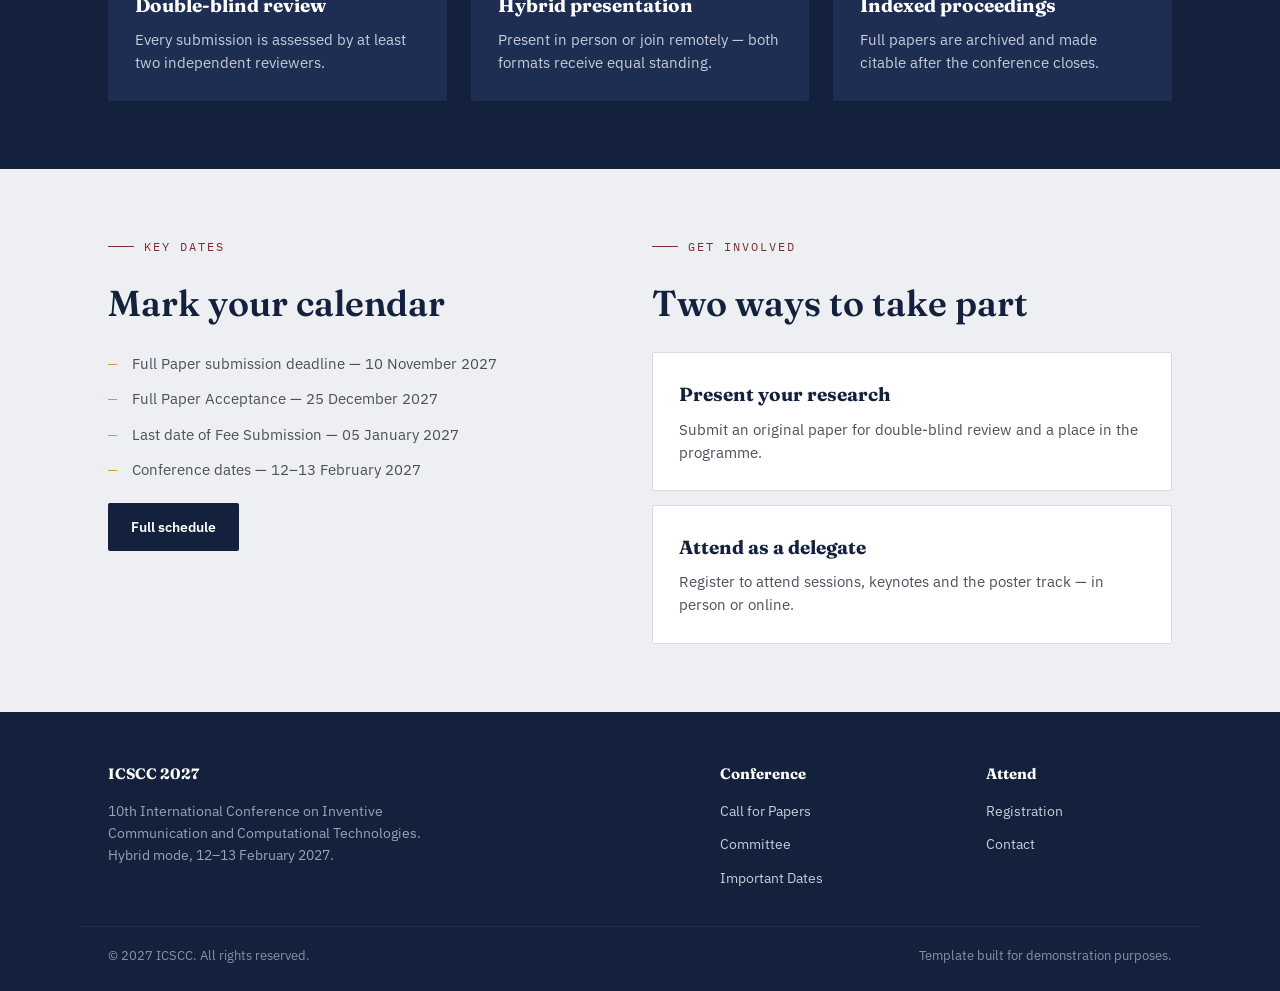
==== commit 0f86230c: "chore: update conference branding to ICSCC and dates to 2027" ====
--- a/index.html
+++ b/index.html
@@ -4,7 +4,7 @@
 <head>
   <meta charset="UTF-8">
   <meta name="viewport" content="width=device-width, initial-scale=1.0">
-  <title>ICCEIS 2026 — International Conference on Inventive Communication and Computational Technologies</title>
+  <title>ICSCC 2027 — International Conference on Inventive Communication and Computational Technologies</title>
   <link rel="preconnect" href="https://fonts.googleapis.com">
   <link
     href="https://fonts.googleapis.com/css2?family=Fraunces:ital,wght@0,500;0,600;1,500&family=IBM+Plex+Sans:wght@400;500;600&family=IBM+Plex+Mono:wght@400;500&display=swap"
@@ -18,7 +18,7 @@
     <div class="nav-row">
       <a class="brand" href="index.html">
 
-        <span class="brand-text"><strong>ICCEIS 2026</strong>&nbsp;&nbsp;<span>10th Edition · Hybrid</span></span>
+        <span class="brand-text"><strong>ICSCC 2027</strong>&nbsp;&nbsp;<span>10th Edition · Hybrid</span></span>
       </a>
       <button class="nav-toggle" aria-label="Toggle navigation">☰</button>
       <nav class="primary-nav">
@@ -44,7 +44,7 @@
       <div>
         <div class="eyebrow">12–13 February 2027 · Hybrid Mode</div>
         <h1>Where inventive computing <em>convenes.</em></h1>
-        <p class="lede">ICCEIS brings researchers, academics and industry practitioners together to present original
+        <p class="lede">ICSCC brings researchers, academics and industry practitioners together to present original
           work in communication systems and computational technologies — now in its 10th edition.</p>
         <div class="hero-cta">
           <a class="btn btn-gold" href="call-for-papers.html">Submit a paper</a>
@@ -63,7 +63,7 @@
 
       <div class="seal">
         <div class="seal-inner">
-          <div class="acr">ICCEIS</div>
+          <div class="acr">ICSCC</div>
           <div class="yr">2 0 2 7</div>
           <div class="dt">12–13 FEB · HYBRID</div>
         </div>
@@ -135,8 +135,8 @@
           <h2 class="section-title">Mark your calendar</h2>
         </div>
         <ul class="list-check">
-          <li>Full Paper submission deadline — 10 November 2026</li>
-          <li>Full Paper Acceptance — 25 December 2026</li>
+          <li>Full Paper submission deadline — 10 November 2027</li>
+          <li>Full Paper Acceptance — 25 December 2027</li>
           <li>Last date of Fee Submission — 05 January 2027</li>
           <li>Conference dates — 12–13 February 2027</li>
         </ul>
@@ -164,7 +164,7 @@
   <footer class="site-footer">
     <div class="wrap grid-2">
       <div>
-        <h5>ICCEIS 2027</h5>
+        <h5>ICSCC 2027</h5>
         <p style="max-width:44ch;color:#9AA2B4;font-size:14px;">10th International Conference on Inventive Communication
           and Computational Technologies. Hybrid mode, 12–13 February 2027.</p>
       </div>
@@ -187,7 +187,7 @@
       </div>
     </div>
     <div class="wrap foot-bottom">
-      <span>© 2026 ICCEIS. All rights reserved.</span>
+      <span>© 2027 ICSCC. All rights reserved.</span>
       <span>Template built for demonstration purposes.</span>
     </div>
   </footer>
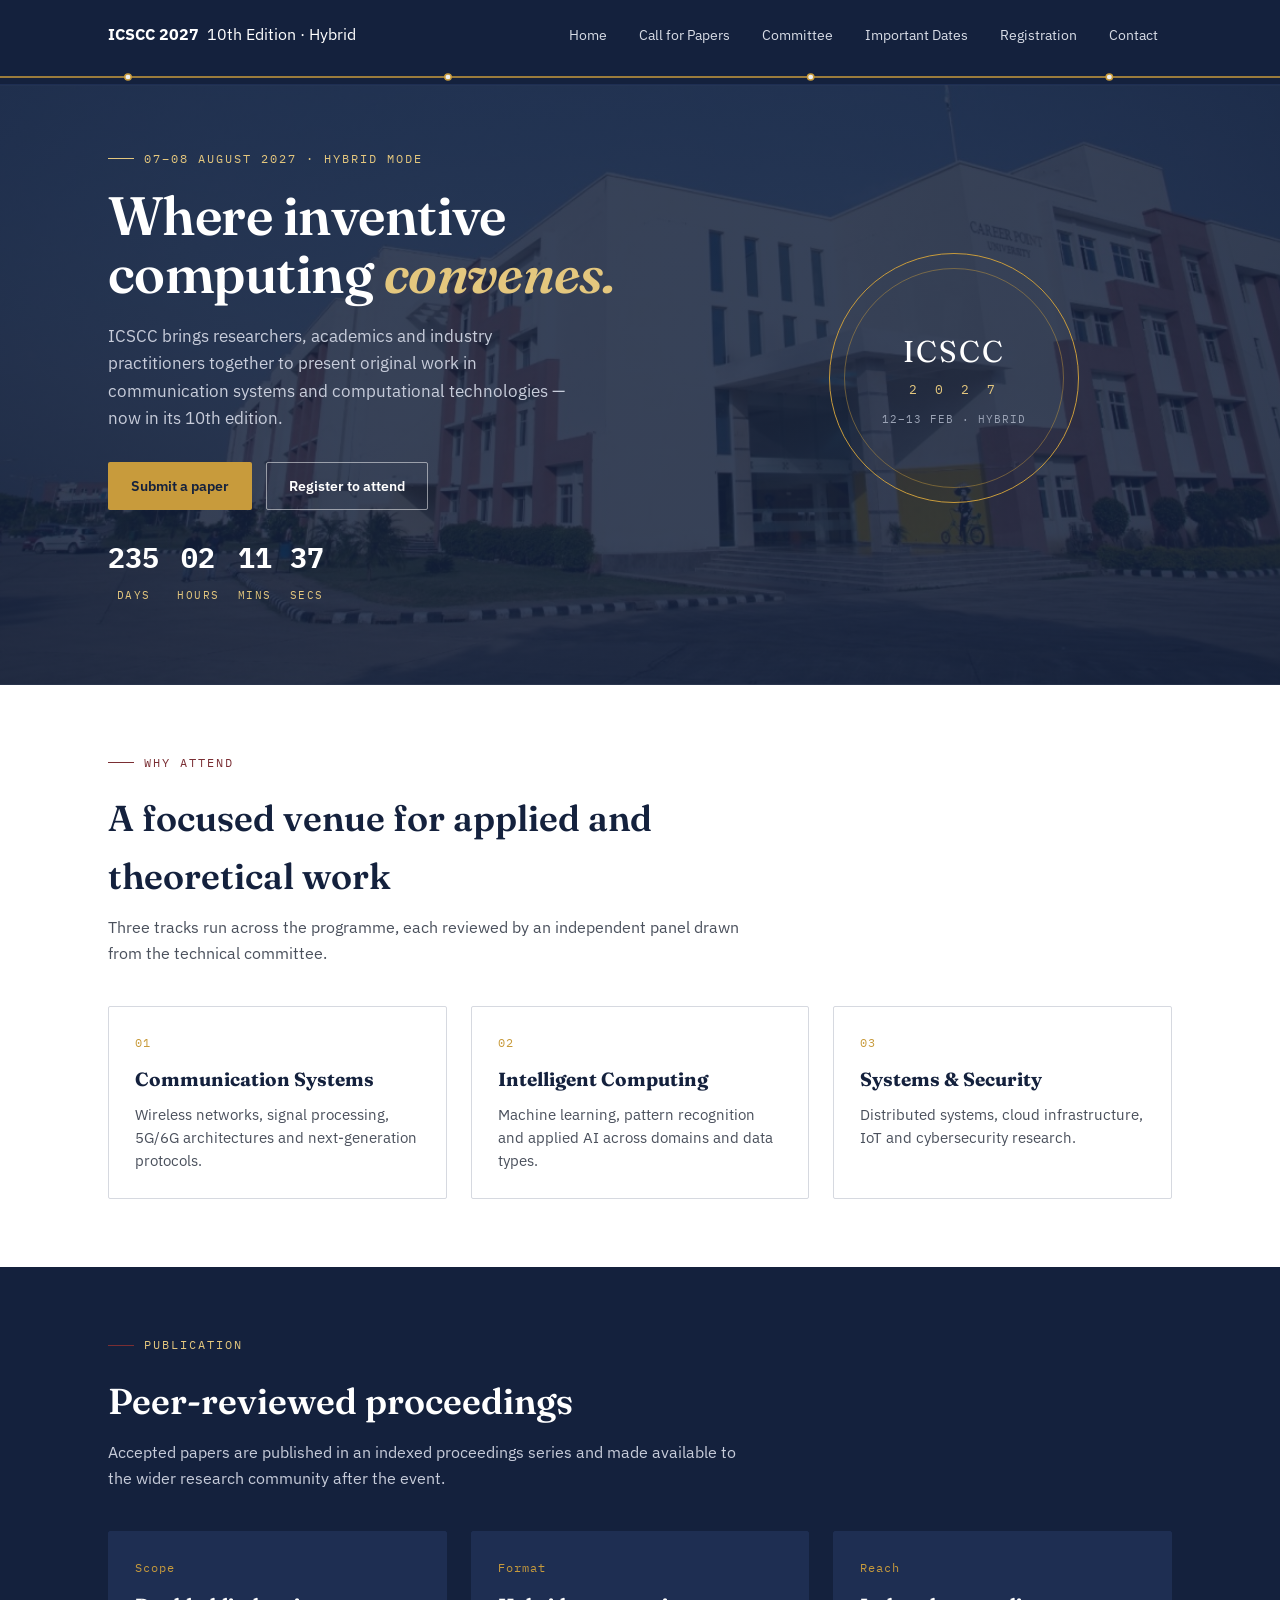
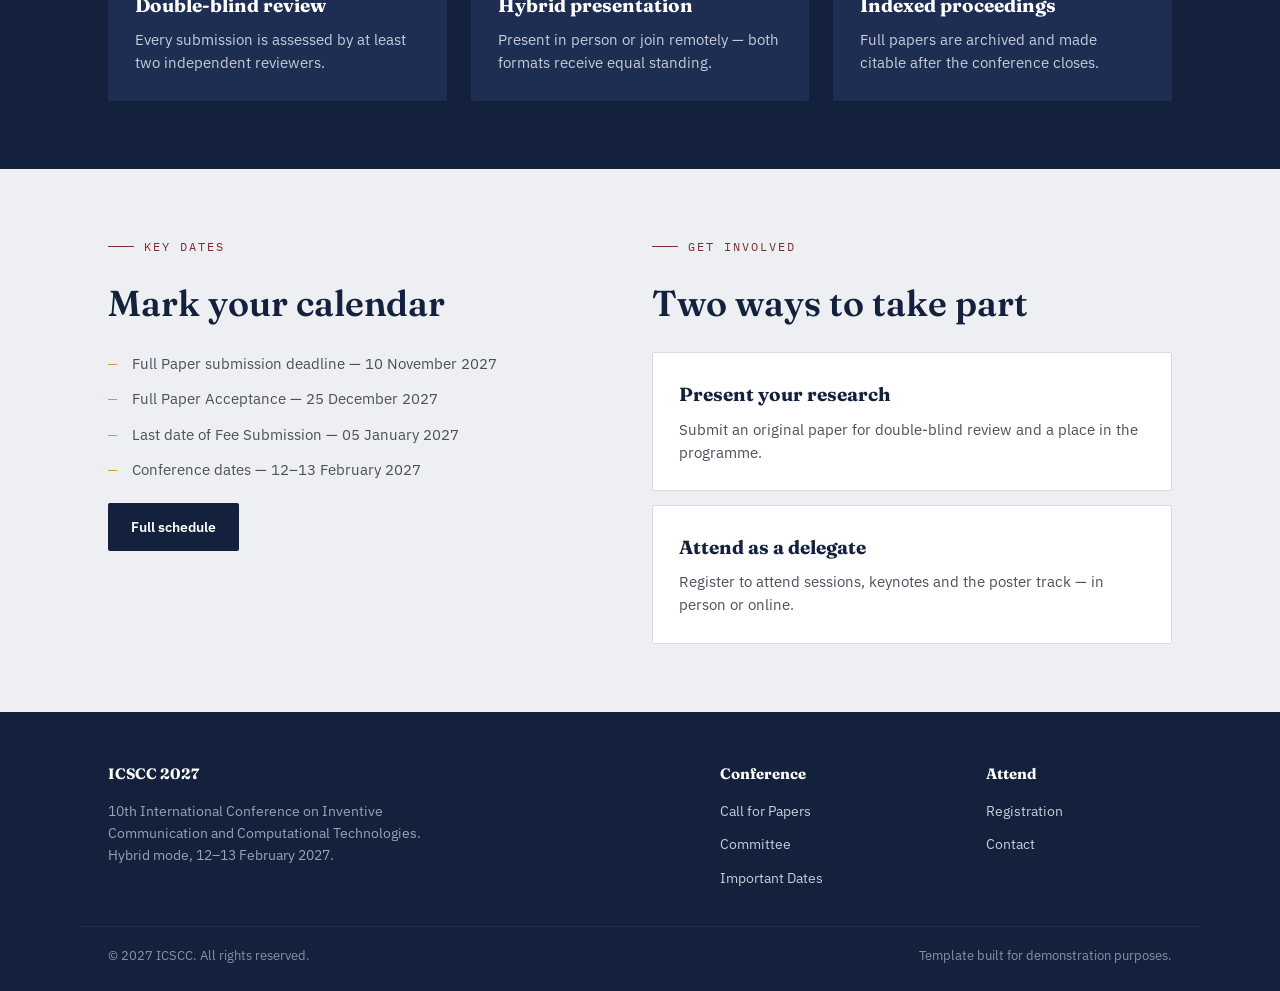
==== commit 47dffe2c: "chore: update conference dates and deadlines and remove poster submission guidelines" ====
--- a/index.html
+++ b/index.html
@@ -42,7 +42,7 @@
   <section class="hero">
     <div class="wrap">
       <div>
-        <div class="eyebrow">12–13 February 2027 · Hybrid Mode</div>
+        <div class="eyebrow">07–08 August 2027 · Hybrid Mode</div>
         <h1>Where inventive computing <em>convenes.</em></h1>
         <p class="lede">ICSCC brings researchers, academics and industry practitioners together to present original
           work in communication systems and computational technologies — now in its 10th edition.</p>
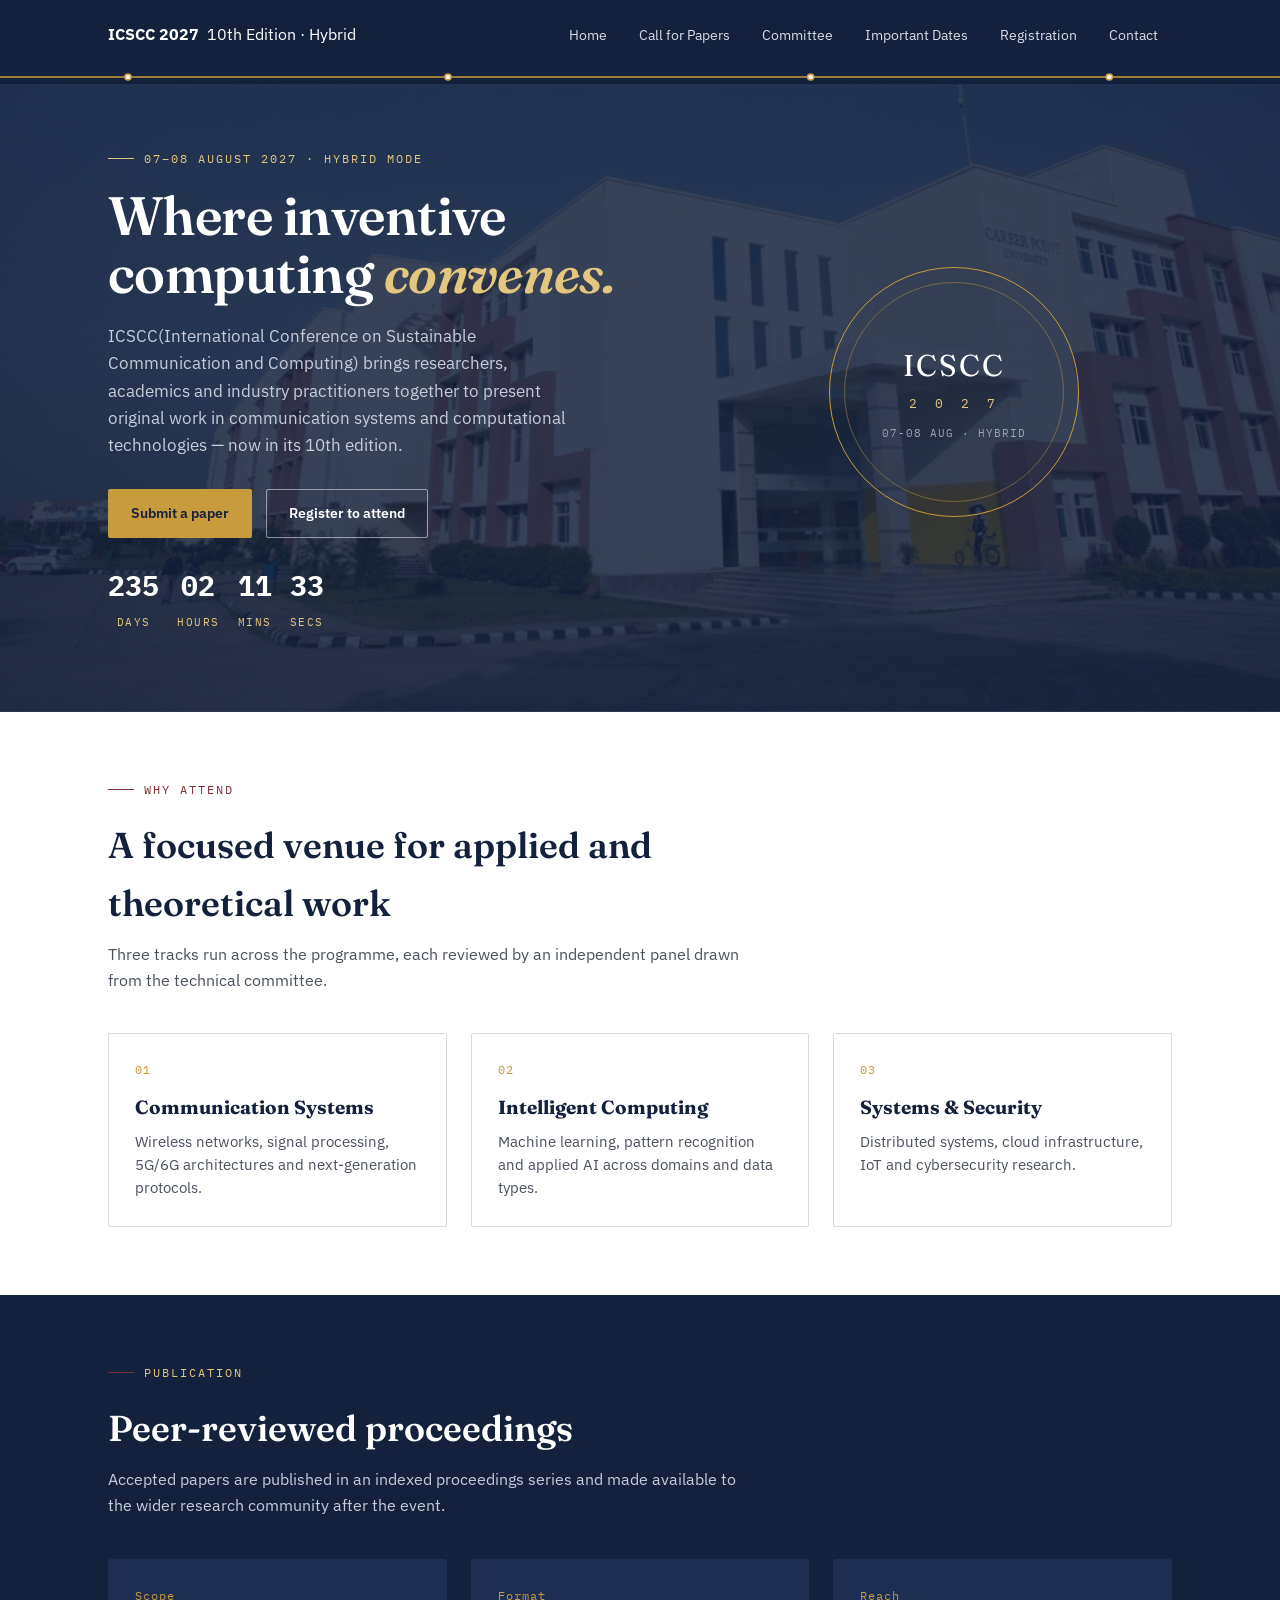
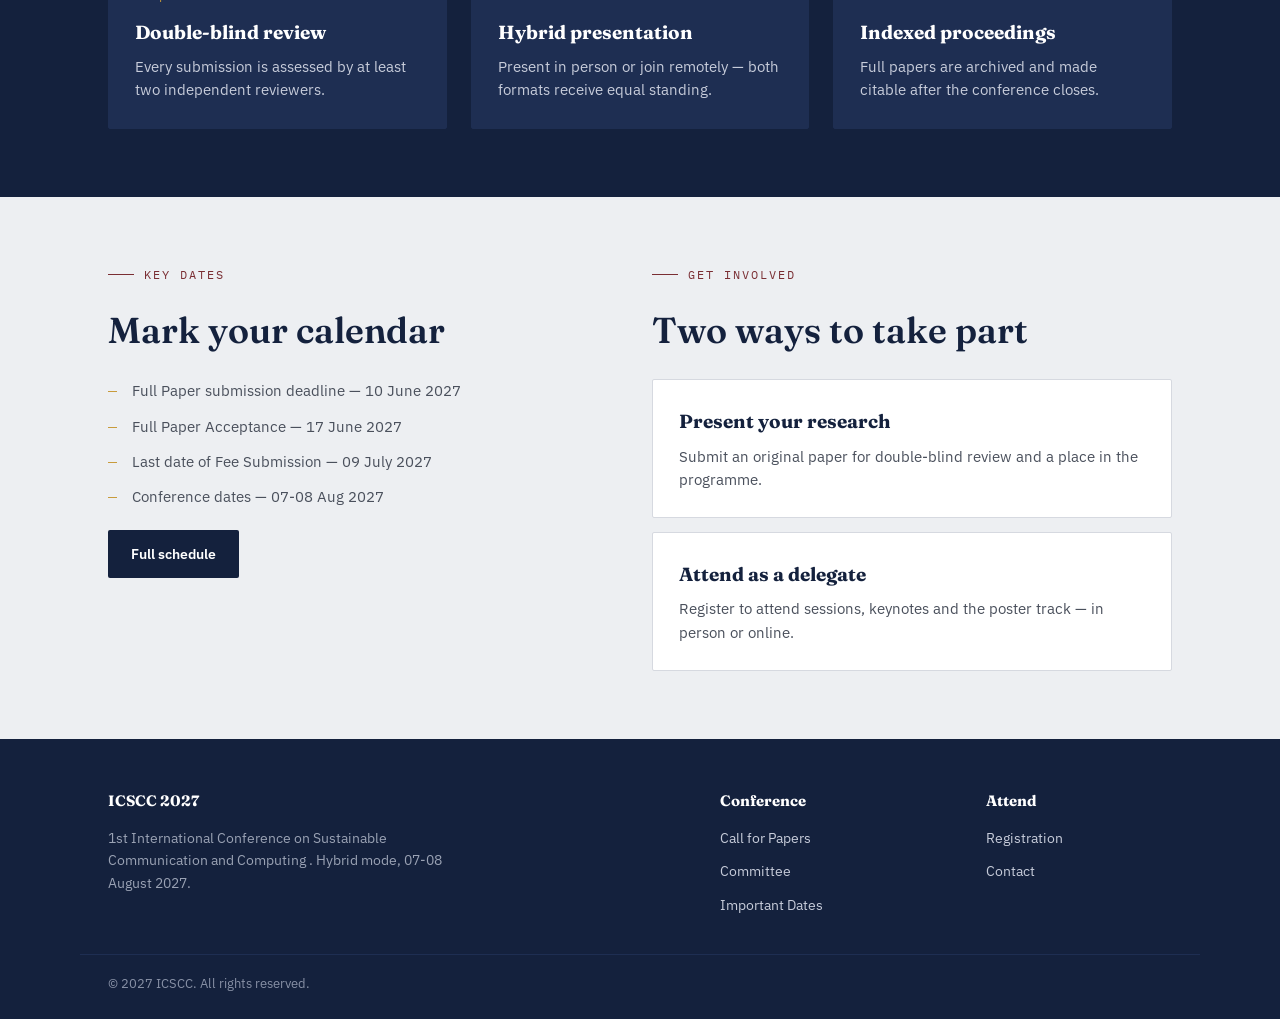
==== commit 85f4a076: "style: reformat CSS rule blocks and add IEEE logo styles" ====
--- a/index.html
+++ b/index.html
@@ -44,7 +44,9 @@
       <div>
         <div class="eyebrow">07–08 August 2027 · Hybrid Mode</div>
         <h1>Where inventive computing <em>convenes.</em></h1>
-        <p class="lede">ICSCC brings researchers, academics and industry practitioners together to present original
+        <p class="lede">ICSCC(International Conference on Sustainable
+          Communication and Computing) brings researchers, academics and industry practitioners together to present
+          original
           work in communication systems and computational technologies — now in its 10th edition.</p>
         <div class="hero-cta">
           <a class="btn btn-gold" href="call-for-papers.html">Submit a paper</a>
@@ -65,7 +67,7 @@
         <div class="seal-inner">
           <div class="acr">ICSCC</div>
           <div class="yr">2 0 2 7</div>
-          <div class="dt">12–13 FEB · HYBRID</div>
+          <div class="dt">07-08 AUG · HYBRID</div>
         </div>
       </div>
     </div>
@@ -135,10 +137,10 @@
           <h2 class="section-title">Mark your calendar</h2>
         </div>
         <ul class="list-check">
-          <li>Full Paper submission deadline — 10 November 2027</li>
-          <li>Full Paper Acceptance — 25 December 2027</li>
-          <li>Last date of Fee Submission — 05 January 2027</li>
-          <li>Conference dates — 12–13 February 2027</li>
+          <li>Full Paper submission deadline — 10 June 2027</li>
+          <li>Full Paper Acceptance — 17 June 2027</li>
+          <li>Last date of Fee Submission — 09 July 2027</li>
+          <li>Conference dates — 07-08 Aug 2027</li>
         </ul>
         <a class="btn btn-navy" href="important-dates.html" style="margin-top:22px;">Full schedule</a>
       </div>
@@ -165,8 +167,9 @@
     <div class="wrap grid-2">
       <div>
         <h5>ICSCC 2027</h5>
-        <p style="max-width:44ch;color:#9AA2B4;font-size:14px;">10th International Conference on Inventive Communication
-          and Computational Technologies. Hybrid mode, 12–13 February 2027.</p>
+        <p style="max-width:44ch;color:#9AA2B4;font-size:14px;">1st International Conference on Sustainable
+          Communication
+          and Computing . Hybrid mode, 07-08 August 2027.</p>
       </div>
       <div class="grid-2">
         <div>
@@ -188,7 +191,7 @@
     </div>
     <div class="wrap foot-bottom">
       <span>© 2027 ICSCC. All rights reserved.</span>
-      <span>Template built for demonstration purposes.</span>
+      <span> </span>
     </div>
   </footer>
 
--- a/style.css
+++ b/style.css
@@ -22,8 +22,13 @@
   --container: 1120px;
 }
 
-* { box-sizing: border-box; }
-html { scroll-behavior: smooth; }
+* {
+  box-sizing: border-box;
+}
+
+html {
+  scroll-behavior: smooth;
+}
 
 body {
   margin: 0;
@@ -35,8 +40,14 @@
   -webkit-font-smoothing: antialiased;
 }
 
-img { max-width: 100%; display: block; }
-a { color: inherit; }
+img {
+  max-width: 100%;
+  display: block;
+}
+
+a {
+  color: inherit;
+}
 
 .wrap {
   max-width: var(--container);
@@ -50,9 +61,24 @@
   width: 100%;
   height: 14px;
 }
-.trace svg { width: 100%; height: 100%; display: block; }
-.trace line, .trace path { stroke: var(--gold); stroke-width: 1.4; }
-.trace circle { fill: var(--paper); stroke: var(--gold); stroke-width: 1.4; }
+
+.trace svg {
+  width: 100%;
+  height: 100%;
+  display: block;
+}
+
+.trace line,
+.trace path {
+  stroke: var(--gold);
+  stroke-width: 1.4;
+}
+
+.trace circle {
+  fill: var(--paper);
+  stroke: var(--gold);
+  stroke-width: 1.4;
+}
 
 /* ---------- Header / Nav ---------- */
 header.site-header {
@@ -63,6 +89,7 @@
   color: #fff;
   border-bottom: 1px solid var(--navy-2);
 }
+
 .nav-row {
   display: flex;
   align-items: center;
@@ -71,6 +98,7 @@
   max-width: var(--container);
   margin: 0 auto;
 }
+
 .brand {
   display: flex;
   align-items: center;
@@ -78,6 +106,7 @@
   text-decoration: none;
   color: #fff;
 }
+
 .brand-logo {
   height: 40px;
   width: auto;
@@ -87,7 +116,22 @@
   padding: 4px;
 }
 
-nav.primary-nav { display: flex; gap: 4px; align-items: center; }
+.ieee-logo {
+  height: 40px;
+  width: 160px;
+  object-fit: contain;
+  background: #fff;
+  border-radius: 4px;
+  padding: 2px;
+}
+
+
+nav.primary-nav {
+  display: flex;
+  gap: 4px;
+  align-items: center;
+}
+
 nav.primary-nav a {
   text-decoration: none;
   color: #D8DCE6;
@@ -97,19 +141,34 @@
   position: relative;
   white-space: nowrap;
 }
-nav.primary-nav a:hover { color: #fff; }
-nav.primary-nav a.active { color: #fff; }
+
+nav.primary-nav a:hover {
+  color: #fff;
+}
+
+nav.primary-nav a.active {
+  color: #fff;
+}
+
 nav.primary-nav a.active::after {
   content: "";
   position: absolute;
-  left: 14px; right: 14px; bottom: 2px;
+  left: 14px;
+  right: 14px;
+  bottom: 2px;
   height: 2px;
   background: var(--gold);
 }
+
 .nav-toggle {
   display: none;
-  background: none; border: 1px solid var(--navy-2); color: #fff;
-  width: 38px; height: 34px; border-radius: var(--radius); cursor: pointer;
+  background: none;
+  border: 1px solid var(--navy-2);
+  color: #fff;
+  width: 38px;
+  height: 34px;
+  border-radius: var(--radius);
+  cursor: pointer;
 }
 
 /* ---------- Hero ---------- */
@@ -120,7 +179,14 @@
   position: relative;
   overflow: hidden;
 }
-.hero .wrap { display: grid; grid-template-columns: 1.15fr 0.85fr; gap: 40px; align-items: center; }
+
+.hero .wrap {
+  display: grid;
+  grid-template-columns: 1.15fr 0.85fr;
+  gap: 40px;
+  align-items: center;
+}
+
 .eyebrow {
   font-family: var(--font-mono);
   font-size: 12px;
@@ -132,7 +198,15 @@
   gap: 10px;
   margin-bottom: 18px;
 }
-.eyebrow::before { content: ""; width: 26px; height: 1px; background: var(--gold-soft); display: inline-block; }
+
+.eyebrow::before {
+  content: "";
+  width: 26px;
+  height: 1px;
+  background: var(--gold-soft);
+  display: inline-block;
+}
+
 .hero h1 {
   font-family: var(--font-display);
   font-weight: 600;
@@ -141,18 +215,29 @@
   margin: 0 0 20px;
   letter-spacing: -0.01em;
 }
-.hero h1 em { font-style: italic; color: var(--gold-soft); }
+
+.hero h1 em {
+  font-style: italic;
+  color: var(--gold-soft);
+}
+
 .hero p.lede {
   font-size: 17px;
   color: #C7CCDA;
   max-width: 46ch;
   margin: 0 0 30px;
 }
-.hero-cta { display: flex; gap: 14px; flex-wrap: wrap; }
+
+.hero-cta {
+  display: flex;
+  gap: 14px;
+  flex-wrap: wrap;
+}
 
 .seal {
   justify-self: center;
-  width: 250px; height: 250px;
+  width: 250px;
+  height: 250px;
   border-radius: 50%;
   border: 1.5px solid var(--gold);
   display: grid;
@@ -160,17 +245,40 @@
   position: relative;
   font-family: var(--font-mono);
 }
+
 .seal::before {
   content: "";
   position: absolute;
   inset: 14px;
-  border: 1px solid rgba(200,155,60,0.45);
+  border: 1px solid rgba(200, 155, 60, 0.45);
   border-radius: 50%;
 }
-.seal-inner { text-align: center; }
-.seal-inner .acr { font-family: var(--font-display); font-size: 30px; letter-spacing: 2px; color: #fff; }
-.seal-inner .yr { font-size: 13px; letter-spacing: 5px; color: var(--gold-soft); margin-top: 4px; }
-.seal-inner .dt { font-size: 10.5px; color: #9AA2B4; margin-top: 10px; letter-spacing: 1px; }
+
+.seal-inner {
+  text-align: center;
+}
+
+.seal-inner .acr {
+  font-family: var(--font-display);
+  font-size: 30px;
+  letter-spacing: 2px;
+  color: #fff;
+}
+
+.seal-inner .yr {
+  font-size: 13px;
+  letter-spacing: 5px;
+  color: var(--gold-soft);
+  margin-top: 4px;
+}
+
+.seal-inner .dt {
+  font-size: 10.5px;
+  color: #9AA2B4;
+  margin-top: 10px;
+  letter-spacing: 1px;
+}
+
 .seal-ring-text {
   position: absolute;
   inset: 0;
@@ -193,19 +301,57 @@
   border: 1px solid transparent;
   cursor: pointer;
 }
-.btn-gold { background: var(--gold); color: var(--navy); }
-.btn-gold:hover { background: var(--gold-soft); }
-.btn-outline { border-color: rgba(255,255,255,0.5); color: #fff; background: transparent; }
-.btn-outline:hover { border-color: #fff; }
-.btn-navy { background: var(--navy); color: #fff; }
-.btn-navy:hover { background: var(--navy-2); }
+
+.btn-gold {
+  background: var(--gold);
+  color: var(--navy);
+}
+
+.btn-gold:hover {
+  background: var(--gold-soft);
+}
+
+.btn-outline {
+  border-color: rgba(255, 255, 255, 0.5);
+  color: #fff;
+  background: transparent;
+}
+
+.btn-outline:hover {
+  border-color: #fff;
+}
+
+.btn-navy {
+  background: var(--navy);
+  color: #fff;
+}
+
+.btn-navy:hover {
+  background: var(--navy-2);
+}
 
 /* ---------- Sections ---------- */
-section { padding: 68px 0; }
-.section-tight { padding: 44px 0; }
-.section-head { max-width: 640px; margin-bottom: 40px; }
-.section-head .eyebrow { color: var(--oxblood); }
-.section-head .eyebrow::before { background: var(--oxblood); }
+section {
+  padding: 68px 0;
+}
+
+.section-tight {
+  padding: 44px 0;
+}
+
+.section-head {
+  max-width: 640px;
+  margin-bottom: 40px;
+}
+
+.section-head .eyebrow {
+  color: var(--oxblood);
+}
+
+.section-head .eyebrow::before {
+  background: var(--oxblood);
+}
+
 h2.section-title {
   font-family: var(--font-display);
   font-size: clamp(26px, 3vw, 36px);
@@ -213,22 +359,49 @@
   margin: 0 0 10px;
   color: var(--navy);
 }
-.section-head p { color: var(--ink-soft); margin: 0; }
-
-.bg-paper2 { background: var(--paper-2); }
-.bg-navy { background: var(--navy); color: #fff; }
-.bg-navy h2.section-title { color: #fff; }
-.bg-navy .section-head p { color: #C7CCDA; }
+
+.section-head p {
+  color: var(--ink-soft);
+  margin: 0;
+}
+
+.bg-paper2 {
+  background: var(--paper-2);
+}
+
+.bg-navy {
+  background: var(--navy);
+  color: #fff;
+}
+
+.bg-navy h2.section-title {
+  color: #fff;
+}
+
+.bg-navy .section-head p {
+  color: #C7CCDA;
+}
 
 /* ---------- Grids / Cards ---------- */
-.grid-3 { display: grid; grid-template-columns: repeat(3, 1fr); gap: 24px; }
-.grid-2 { display: grid; grid-template-columns: repeat(2, 1fr); gap: 24px; }
+.grid-3 {
+  display: grid;
+  grid-template-columns: repeat(3, 1fr);
+  gap: 24px;
+}
+
+.grid-2 {
+  display: grid;
+  grid-template-columns: repeat(2, 1fr);
+  gap: 24px;
+}
+
 .card {
   background: var(--paper-2);
   border: 1px solid var(--line);
   padding: 26px;
   border-radius: var(--radius);
 }
+
 .card .num {
   font-family: var(--font-mono);
   font-size: 12px;
@@ -237,28 +410,60 @@
   margin-bottom: 12px;
   display: block;
 }
-.card h3 { font-family: var(--font-display); font-size: 19px; margin: 0 0 8px; color: var(--navy); }
-.card p { margin: 0; color: var(--ink-soft); font-size: 14.5px; }
+
+.card h3 {
+  font-family: var(--font-display);
+  font-size: 19px;
+  margin: 0 0 8px;
+  color: var(--navy);
+}
+
+.card p {
+  margin: 0;
+  color: var(--ink-soft);
+  font-size: 14.5px;
+}
 
 /* ---------- Timeline (Important Dates) — real sequence, numbering justified ---------- */
-.timeline { position: relative; margin-top: 10px; }
+.timeline {
+  position: relative;
+  margin-top: 10px;
+}
+
 .timeline::before {
   content: "";
   position: absolute;
-  left: 27px; top: 6px; bottom: 6px;
+  left: 27px;
+  top: 6px;
+  bottom: 6px;
   width: 1px;
   background: var(--line);
 }
-.t-item { position: relative; padding: 0 0 34px 66px; }
-.t-item:last-child { padding-bottom: 0; }
+
+.t-item {
+  position: relative;
+  padding: 0 0 34px 66px;
+}
+
+.t-item:last-child {
+  padding-bottom: 0;
+}
+
 .t-item .t-dot {
-  position: absolute; left: 18px; top: 3px;
-  width: 18px; height: 18px;
+  position: absolute;
+  left: 18px;
+  top: 3px;
+  width: 18px;
+  height: 18px;
   border-radius: 50%;
   background: var(--paper-2);
   border: 1.6px solid var(--gold);
 }
-.t-item.done .t-dot { background: var(--gold); }
+
+.t-item.done .t-dot {
+  background: var(--gold);
+}
+
 .t-item .t-date {
   font-family: var(--font-mono);
   font-size: 12.5px;
@@ -266,34 +471,112 @@
   letter-spacing: 0.5px;
   margin-bottom: 4px;
 }
-.t-item h4 { margin: 0 0 4px; font-family: var(--font-display); font-size: 18px; color: var(--navy); }
-.t-item p { margin: 0; color: var(--ink-soft); font-size: 14.5px; }
+
+.t-item h4 {
+  margin: 0 0 4px;
+  font-family: var(--font-display);
+  font-size: 18px;
+  color: var(--navy);
+}
+
+.t-item p {
+  margin: 0;
+  color: var(--ink-soft);
+  font-size: 14.5px;
+}
 
 /* ---------- Table (Registration fees) ---------- */
-table.fees { width: 100%; border-collapse: collapse; background: var(--paper-2); }
-table.fees th, table.fees td { padding: 14px 16px; border-bottom: 1px solid var(--line); text-align: left; font-size: 14.5px; }
-table.fees thead th { font-family: var(--font-mono); font-size: 11.5px; letter-spacing: 1px; text-transform: uppercase; color: var(--gold); background: var(--navy); color: var(--gold); }
-table.fees tbody tr:last-child td { border-bottom: none; }
-table.fees td.price { font-family: var(--font-mono); color: var(--navy); font-weight: 600; }
+table.fees {
+  width: 100%;
+  border-collapse: collapse;
+  background: var(--paper-2);
+}
+
+table.fees th,
+table.fees td {
+  padding: 14px 16px;
+  border-bottom: 1px solid var(--line);
+  text-align: left;
+  font-size: 14.5px;
+}
+
+table.fees thead th {
+  font-family: var(--font-mono);
+  font-size: 11.5px;
+  letter-spacing: 1px;
+  text-transform: uppercase;
+  color: var(--gold);
+  background: var(--navy);
+  color: var(--gold);
+}
+
+table.fees tbody tr:last-child td {
+  border-bottom: none;
+}
+
+table.fees td.price {
+  font-family: var(--font-mono);
+  color: var(--navy);
+  font-weight: 600;
+}
 
 /* ---------- Committee ---------- */
-.person { display: flex; gap: 16px; padding: 18px 0; border-bottom: 1px solid var(--line); }
-.person:last-child { border-bottom: none; }
+.person {
+  display: flex;
+  gap: 16px;
+  padding: 18px 0;
+  border-bottom: 1px solid var(--line);
+}
+
+.person:last-child {
+  border-bottom: none;
+}
+
 .avatar {
-  width: 52px; height: 52px; border-radius: 50%;
-  background: var(--navy); color: var(--gold-soft);
-  display: grid; place-items: center;
-  font-family: var(--font-display); font-size: 17px;
+  width: 52px;
+  height: 52px;
+  border-radius: 50%;
+  background: var(--navy);
+  color: var(--gold-soft);
+  display: grid;
+  place-items: center;
+  font-family: var(--font-display);
+  font-size: 17px;
   flex-shrink: 0;
 }
-.person h4 { margin: 0 0 2px; font-size: 15.5px; color: var(--navy); }
-.person span { font-size: 13px; color: var(--ink-soft); }
+
+.person h4 {
+  margin: 0 0 2px;
+  font-size: 15.5px;
+  color: var(--navy);
+}
+
+.person span {
+  font-size: 13px;
+  color: var(--ink-soft);
+}
 
 /* ---------- Forms ---------- */
-form.stack { display: grid; gap: 18px; max-width: 620px; }
-.field { display: grid; gap: 6px; }
-.field label { font-size: 13px; font-weight: 600; color: var(--navy); }
-.field input, .field select, .field textarea {
+form.stack {
+  display: grid;
+  gap: 18px;
+  max-width: 620px;
+}
+
+.field {
+  display: grid;
+  gap: 6px;
+}
+
+.field label {
+  font-size: 13px;
+  font-weight: 600;
+  color: var(--navy);
+}
+
+.field input,
+.field select,
+.field textarea {
   font-family: var(--font-body);
   font-size: 14.5px;
   padding: 11px 13px;
@@ -302,65 +585,228 @@
   background: var(--paper-2);
   color: var(--ink);
 }
-.field input:focus, .field select:focus, .field textarea:focus {
-  outline: none; border-color: var(--gold); box-shadow: 0 0 0 3px rgba(200,155,60,0.18);
-}
-.field-row { display: grid; grid-template-columns: 1fr 1fr; gap: 18px; }
-.form-note { font-size: 13px; color: var(--ink-soft); }
-.form-status { font-size: 14px; padding: 12px 14px; border-radius: var(--radius); display: none; }
-.form-status.ok { display: block; background: #EAF4EC; color: #2A6B3B; border: 1px solid #BFDFC6; }
+
+.field input:focus,
+.field select:focus,
+.field textarea:focus {
+  outline: none;
+  border-color: var(--gold);
+  box-shadow: 0 0 0 3px rgba(200, 155, 60, 0.18);
+}
+
+.field-row {
+  display: grid;
+  grid-template-columns: 1fr 1fr;
+  gap: 18px;
+}
+
+.form-note {
+  font-size: 13px;
+  color: var(--ink-soft);
+}
+
+.form-status {
+  font-size: 14px;
+  padding: 12px 14px;
+  border-radius: var(--radius);
+  display: none;
+}
+
+.form-status.ok {
+  display: block;
+  background: #EAF4EC;
+  color: #2A6B3B;
+  border: 1px solid #BFDFC6;
+}
 
 /* ---------- Countdown ---------- */
-.countdown { display: flex; gap: 18px; margin-top: 26px; }
-.countdown .cd { text-align: center; font-family: var(--font-mono); }
-.countdown .cd b { display: block; font-size: 28px; color: #fff; }
-.countdown .cd span { font-size: 10.5px; letter-spacing: 1.5px; color: var(--gold-soft); text-transform: uppercase; }
+.countdown {
+  display: flex;
+  gap: 18px;
+  margin-top: 26px;
+}
+
+.countdown .cd {
+  text-align: center;
+  font-family: var(--font-mono);
+}
+
+.countdown .cd b {
+  display: block;
+  font-size: 28px;
+  color: #fff;
+}
+
+.countdown .cd span {
+  font-size: 10.5px;
+  letter-spacing: 1.5px;
+  color: var(--gold-soft);
+  text-transform: uppercase;
+}
 
 /* ---------- Footer ---------- */
-footer.site-footer { background: var(--navy); color: #C7CCDA; padding: 50px 0 26px; }
-footer.site-footer .grid-2 { grid-template-columns: 1.3fr 1fr; }
-footer.site-footer h5 { color: #fff; font-family: var(--font-display); font-size: 15px; margin: 0 0 12px; }
-footer.site-footer ul { list-style: none; padding: 0; margin: 0; display: grid; gap: 8px; }
-footer.site-footer a { text-decoration: none; color: #C7CCDA; font-size: 14px; }
-footer.site-footer a:hover { color: var(--gold-soft); }
+footer.site-footer {
+  background: var(--navy);
+  color: #C7CCDA;
+  padding: 50px 0 26px;
+}
+
+footer.site-footer .grid-2 {
+  grid-template-columns: 1.3fr 1fr;
+}
+
+footer.site-footer h5 {
+  color: #fff;
+  font-family: var(--font-display);
+  font-size: 15px;
+  margin: 0 0 12px;
+}
+
+footer.site-footer ul {
+  list-style: none;
+  padding: 0;
+  margin: 0;
+  display: grid;
+  gap: 8px;
+}
+
+footer.site-footer a {
+  text-decoration: none;
+  color: #C7CCDA;
+  font-size: 14px;
+}
+
+footer.site-footer a:hover {
+  color: var(--gold-soft);
+}
+
 .foot-bottom {
   border-top: 1px solid var(--navy-2);
-  margin-top: 36px; padding-top: 18px;
-  font-size: 12.5px; color: #8891A6;
-  display: flex; justify-content: space-between; flex-wrap: wrap; gap: 10px;
+  margin-top: 36px;
+  padding-top: 18px;
+  font-size: 12.5px;
+  color: #8891A6;
+  display: flex;
+  justify-content: space-between;
+  flex-wrap: wrap;
+  gap: 10px;
 }
 
 /* ---------- Page banner (inner pages) ---------- */
-.page-banner { background: linear-gradient(rgba(20, 33, 61, 0.85), rgba(20, 33, 61, 0.85)), url('cpubg.jpeg') center/cover; color: #fff; padding: 46px 0 40px; }
-.page-banner h1 { font-family: var(--font-display); font-size: clamp(28px, 3.6vw, 40px); margin: 0 0 8px; }
-.page-banner p { color: #C7CCDA; margin: 0; max-width: 60ch; }
-.crumb { font-family: var(--font-mono); font-size: 11.5px; color: var(--gold-soft); letter-spacing: 1px; margin-bottom: 12px; }
+.page-banner {
+  background: linear-gradient(rgba(20, 33, 61, 0.85), rgba(20, 33, 61, 0.85)), url('cpubg.jpeg') center/cover;
+  color: #fff;
+  padding: 46px 0 40px;
+}
+
+.page-banner h1 {
+  font-family: var(--font-display);
+  font-size: clamp(28px, 3.6vw, 40px);
+  margin: 0 0 8px;
+}
+
+.page-banner p {
+  color: #C7CCDA;
+  margin: 0;
+  max-width: 60ch;
+}
+
+.crumb {
+  font-family: var(--font-mono);
+  font-size: 11.5px;
+  color: var(--gold-soft);
+  letter-spacing: 1px;
+  margin-bottom: 12px;
+}
 
 /* ---------- Utility ---------- */
-.mt-0 { margin-top: 0; }
-.list-check { list-style: none; padding: 0; margin: 0; display: grid; gap: 12px; }
-.list-check li { padding-left: 24px; position: relative; color: var(--ink-soft); font-size: 14.5px; }
-.list-check li::before { content: "—"; position: absolute; left: 0; color: var(--gold); font-family: var(--font-mono); }
+.mt-0 {
+  margin-top: 0;
+}
+
+.list-check {
+  list-style: none;
+  padding: 0;
+  margin: 0;
+  display: grid;
+  gap: 12px;
+}
+
+.list-check li {
+  padding-left: 24px;
+  position: relative;
+  color: var(--ink-soft);
+  font-size: 14.5px;
+}
+
+.list-check li::before {
+  content: "—";
+  position: absolute;
+  left: 0;
+  color: var(--gold);
+  font-family: var(--font-mono);
+}
 
 /* ---------- Responsive ---------- */
 @media (max-width: 860px) {
-  .hero .wrap { grid-template-columns: 1fr; }
-  .seal { justify-self: start; width: 190px; height: 190px; }
-  .grid-3 { grid-template-columns: 1fr; }
-  .grid-2 { grid-template-columns: 1fr; }
-  footer.site-footer .grid-2 { grid-template-columns: 1fr; }
-  .field-row { grid-template-columns: 1fr; }
+  .hero .wrap {
+    grid-template-columns: 1fr;
+  }
+
+  .seal {
+    justify-self: start;
+    width: 190px;
+    height: 190px;
+  }
+
+  .grid-3 {
+    grid-template-columns: 1fr;
+  }
+
+  .grid-2 {
+    grid-template-columns: 1fr;
+  }
+
+  footer.site-footer .grid-2 {
+    grid-template-columns: 1fr;
+  }
+
+  .field-row {
+    grid-template-columns: 1fr;
+  }
+
   nav.primary-nav {
-    position: absolute; top: 100%; left: 0; right: 0;
-    background: var(--navy); flex-direction: column; align-items: stretch;
-    padding: 8px 12px 16px; display: none; border-bottom: 1px solid var(--navy-2);
-  }
-  nav.primary-nav.open { display: flex; }
-  nav.primary-nav a { padding: 12px 14px; }
-  .nav-toggle { display: block; }
-  .countdown { flex-wrap: wrap; }
+    position: absolute;
+    top: 100%;
+    left: 0;
+    right: 0;
+    background: var(--navy);
+    flex-direction: column;
+    align-items: stretch;
+    padding: 8px 12px 16px;
+    display: none;
+    border-bottom: 1px solid var(--navy-2);
+  }
+
+  nav.primary-nav.open {
+    display: flex;
+  }
+
+  nav.primary-nav a {
+    padding: 12px 14px;
+  }
+
+  .nav-toggle {
+    display: block;
+  }
+
+  .countdown {
+    flex-wrap: wrap;
+  }
 }
 
 @media (prefers-reduced-motion: reduce) {
-  html { scroll-behavior: auto; }
-}
+  html {
+    scroll-behavior: auto;
+  }
+}
